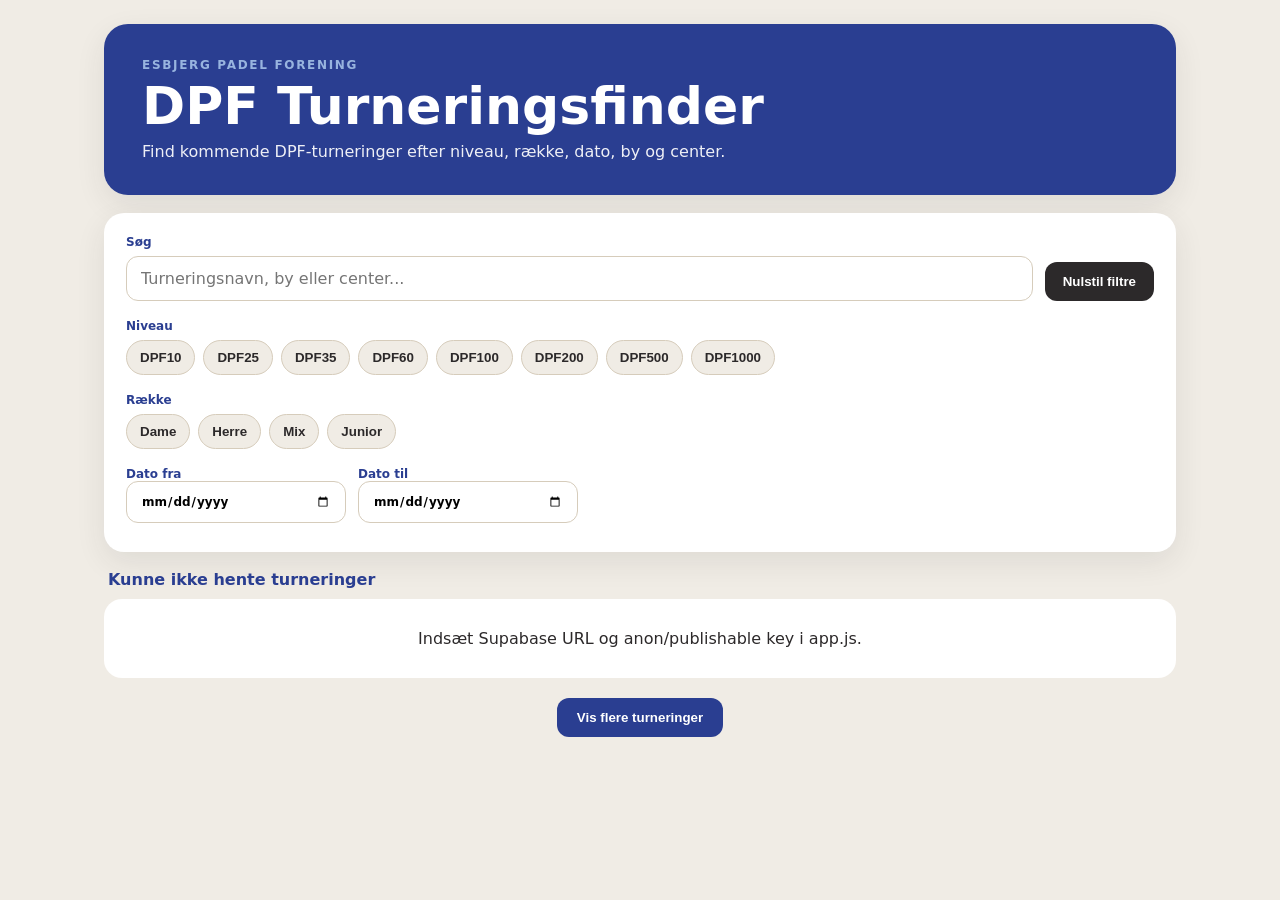
==== index.html @ 5dcaaf0f "v1" ====
<!doctype html>
<html lang="da">
<head>
  <meta charset="UTF-8">
  <meta name="viewport" content="width=device-width, initial-scale=1.0">
  <title>DPF Turneringsfinder | Esbjerg Padel Forening</title>
  <meta name="description" content="Find kommende DPF-turneringer efter niveau, række, dato, by og center.">
  <link rel="stylesheet" href="/style.css">
</head>
<body>
  <main class="wrap">
    <header class="hero">
      <div class="kicker">ESBJERG PADEL FORENING</div>
      <h1>DPF Turneringsfinder</h1>
      <p>Find kommende DPF-turneringer efter niveau, række, dato, by og center.</p>
    </header>

    <section class="filters">
      <div class="topline">
        <div class="search">
          <label for="search">Søg</label>
          <input id="search" type="text" placeholder="Turneringsnavn, by eller center...">
        </div>
        <button id="reset" class="reset" type="button">Nulstil filtre</button>
      </div>

      <div class="filter-group">
        <span class="label">Niveau</span>
        <div id="levels" class="chips"></div>
      </div>

      <div class="filter-group">
        <span class="label">Række</span>
        <div id="categories" class="chips"></div>
      </div>

      <div class="dates">
        <label>
          Dato fra
          <input id="dateFrom" type="date">
        </label>

        <label>
          Dato til
          <input id="dateTo" type="date">
        </label>
      </div>
    </section>

    <div class="resultbar">
      <span id="status">Indlæser turneringer...</span>
    </div>

    <section id="list" class="list"></section>

    <button id="more" class="more" type="button" hidden>
      Vis flere turneringer
    </button>
  </main>

  <script src="/app.js"></script>
</body>
</html>
---- style.css ----
:root{
  --ink:#2C292A;
  --light-blue:#98B4DF;
  --blue:#2A3E91;
  --cream:#F0ECE5;
  --sand:#D6CCBB;
  --white:#FFFFFF;
  --shadow:0 10px 30px rgba(44,41,42,.09);
}

*{box-sizing:border-box}

html{scroll-behavior:smooth}

body{
  margin:0;
  background:var(--cream);
  color:var(--ink);
  font-family:Inter,ui-sans-serif,system-ui,-apple-system,BlinkMacSystemFont,"Segoe UI",sans-serif;
}

.wrap{
  max-width:1120px;
  margin:0 auto;
  padding:24px;
}

.hero{
  background:var(--blue);
  color:#fff;
  border-radius:24px;
  padding:34px 38px;
  margin-bottom:18px;
  box-shadow:var(--shadow);
}

.kicker{
  font-size:12px;
  letter-spacing:.14em;
  font-weight:800;
  color:var(--light-blue);
  margin-bottom:8px;
}

.hero h1{
  font-size:clamp(32px,5vw,52px);
  line-height:1;
  margin:0 0 10px;
}

.hero p{
  margin:0;
  opacity:.92;
  font-size:16px;
}

.filters{
  background:#fff;
  border-radius:20px;
  padding:22px;
  box-shadow:var(--shadow);
}

.topline{
  display:grid;
  grid-template-columns:1fr auto;
  gap:12px;
  align-items:end;
}

.search label,
.label,
.dates label{
  display:block;
  font-size:12px;
  font-weight:800;
  color:var(--blue);
  margin-bottom:7px;
}

input{
  width:100%;
  border:1px solid var(--sand);
  background:#fff;
  border-radius:12px;
  padding:12px 14px;
  font:inherit;
  outline:none;
}

input:focus{
  border-color:var(--blue);
  box-shadow:0 0 0 3px rgba(152,180,223,.35);
}

.reset{
  border:0;
  background:var(--ink);
  color:#fff;
  border-radius:12px;
  padding:12px 18px;
  font-weight:800;
  cursor:pointer;
}

.filter-group{margin-top:18px}

.chips{
  display:flex;
  gap:8px;
  flex-wrap:wrap;
}

.chip{
  border:1px solid var(--sand);
  background:var(--cream);
  color:var(--ink);
  padding:9px 13px;
  border-radius:999px;
  font-weight:750;
  cursor:pointer;
}

.chip.active{
  background:var(--blue);
  border-color:var(--blue);
  color:#fff;
}

.dates{
  display:grid;
  grid-template-columns:repeat(2,minmax(0,220px));
  gap:12px;
  margin-top:18px;
}

.resultbar{
  padding:18px 4px 10px;
  color:var(--blue);
  font-weight:800;
}

.list{
  display:grid;
  gap:13px;
}

.card{
  position:relative;
  background:#fff;
  border-radius:18px;
  padding:20px 190px 20px 22px;
  box-shadow:var(--shadow);
  border-left:5px solid var(--light-blue);
}

.card h2{
  color:var(--blue);
  font-size:20px;
  margin:0 0 13px;
  line-height:1.25;
}

.meta{
  display:grid;
  grid-template-columns:repeat(2,minmax(0,1fr));
  gap:8px 24px;
  font-size:14px;
}

.meta div{
  display:flex;
  gap:6px;
}

.meta strong{color:var(--ink)}

.deadline{
  margin-top:12px;
  display:inline-flex;
  background:var(--cream);
  border:1px solid var(--sand);
  border-radius:999px;
  padding:7px 11px;
  font-size:13px;
  font-weight:800;
}

.rankedin{
  position:absolute;
  right:20px;
  top:20px;
  background:var(--blue);
  color:#fff;
  text-decoration:none;
  padding:10px 14px;
  border-radius:10px;
  font-size:13px;
  font-weight:800;
}

.rankedin:hover,.more:hover{filter:brightness(.92)}

.empty{
  background:#fff;
  padding:30px;
  border-radius:18px;
  text-align:center;
}

.more{
  display:block;
  margin:20px auto;
  border:0;
  background:var(--blue);
  color:#fff;
  border-radius:12px;
  padding:12px 20px;
  font-weight:800;
  cursor:pointer;
}

@media(max-width:700px){
  .wrap{padding:12px}
  .hero{padding:25px 22px;border-radius:18px}
  .topline{grid-template-columns:1fr}
  .reset{width:100%}
  .dates{grid-template-columns:1fr}
  .card{padding:18px}
  .rankedin{position:static;display:inline-block;margin-bottom:13px}
  .meta{grid-template-columns:1fr}
}
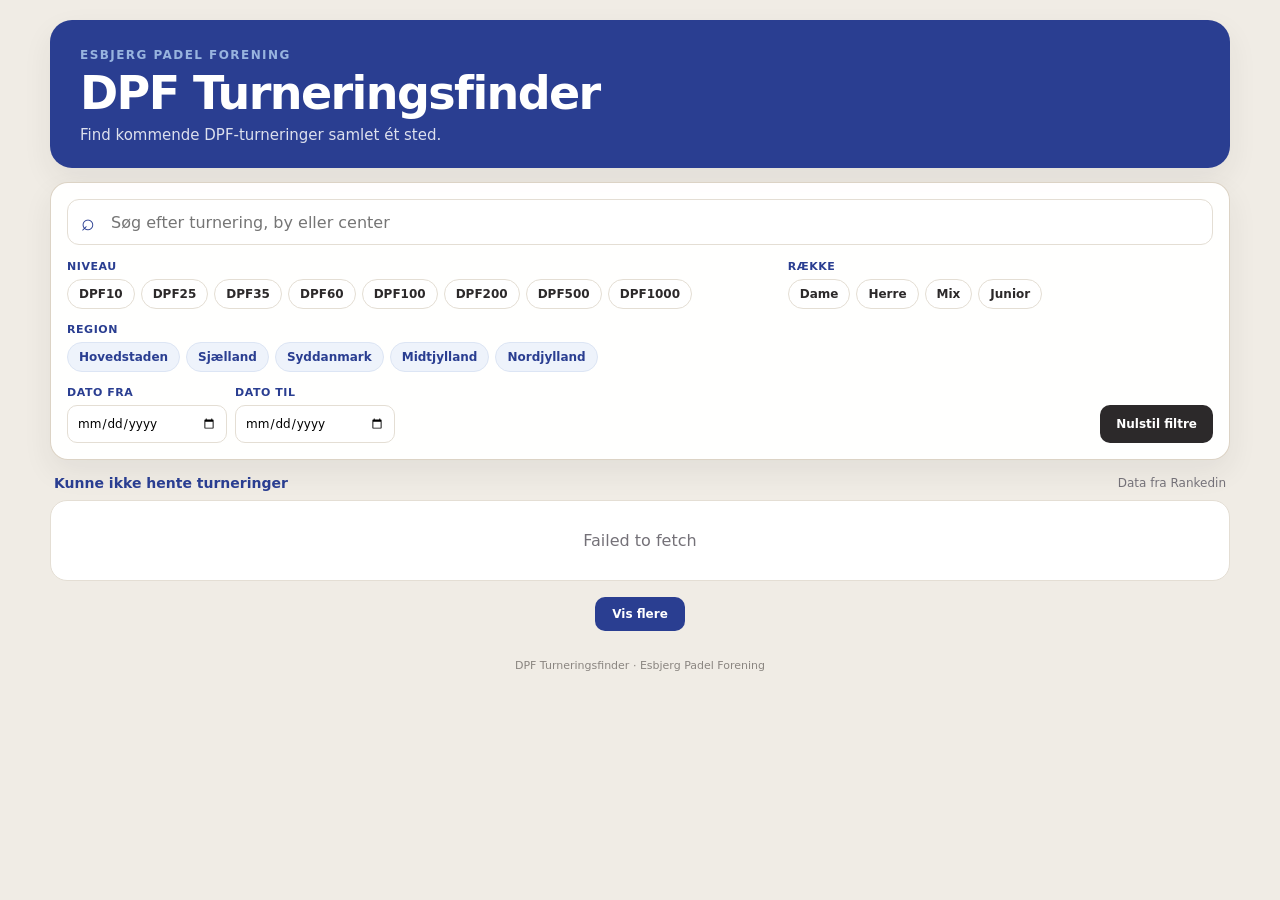
==== commit 4e15b18b: "v2" ====
--- a/index.html
+++ b/index.html
@@ -4,58 +4,63 @@
   <meta charset="UTF-8">
   <meta name="viewport" content="width=device-width, initial-scale=1.0">
   <title>DPF Turneringsfinder | Esbjerg Padel Forening</title>
-  <meta name="description" content="Find kommende DPF-turneringer efter niveau, række, dato, by og center.">
+  <meta name="description" content="Find kommende DPF-turneringer efter niveau, række, region, dato, by og center.">
   <link rel="stylesheet" href="/style.css">
 </head>
 <body>
-  <main class="wrap">
-    <header class="hero">
-      <div class="kicker">ESBJERG PADEL FORENING</div>
+  <main class="app-shell">
+    <section class="hero">
+      <div class="eyebrow">Esbjerg Padel Forening</div>
       <h1>DPF Turneringsfinder</h1>
-      <p>Find kommende DPF-turneringer efter niveau, række, dato, by og center.</p>
-    </header>
+      <p>Find kommende DPF-turneringer samlet ét sted.</p>
+    </section>
 
-    <section class="filters">
-      <div class="topline">
-        <div class="search">
-          <label for="search">Søg</label>
-          <input id="search" type="text" placeholder="Turneringsnavn, by eller center...">
-        </div>
-        <button id="reset" class="reset" type="button">Nulstil filtre</button>
+    <section class="toolbar">
+      <div class="search-wrap">
+        <span class="search-icon">⌕</span>
+        <input id="search" type="search" placeholder="Søg efter turnering, by eller center">
       </div>
 
-      <div class="filter-group">
-        <span class="label">Niveau</span>
-        <div id="levels" class="chips"></div>
-      </div>
+      <div class="filters-grid">
+        <div class="filter-block">
+          <span class="filter-label">Niveau</span>
+          <div id="levels" class="chips"></div>
+        </div>
 
-      <div class="filter-group">
-        <span class="label">Række</span>
-        <div id="categories" class="chips"></div>
-      </div>
+        <div class="filter-block">
+          <span class="filter-label">Række</span>
+          <div id="categories" class="chips"></div>
+        </div>
 
-      <div class="dates">
-        <label>
-          Dato fra
-          <input id="dateFrom" type="date">
-        </label>
+        <div class="filter-block region-block">
+          <span class="filter-label">Region</span>
+          <div id="regions" class="chips"></div>
+        </div>
 
-        <label>
-          Dato til
-          <input id="dateTo" type="date">
-        </label>
+        <div class="date-filter">
+          <label>
+            <span>Dato fra</span>
+            <input id="dateFrom" type="date">
+          </label>
+          <label>
+            <span>Dato til</span>
+            <input id="dateTo" type="date">
+          </label>
+        </div>
+
+        <button id="reset" class="reset-btn" type="button">Nulstil filtre</button>
       </div>
     </section>
 
-    <div class="resultbar">
-      <span id="status">Indlæser turneringer...</span>
-    </div>
+    <section class="summary-row">
+      <strong id="status">Indlæser turneringer…</strong>
+      <span>Data fra Rankedin</span>
+    </section>
 
-    <section id="list" class="list"></section>
+    <section id="list" class="tournament-list"></section>
+    <button id="more" class="more-btn" type="button" hidden>Vis flere</button>
 
-    <button id="more" class="more" type="button" hidden>
-      Vis flere turneringer
-    </button>
+    <footer>DPF Turneringsfinder · Esbjerg Padel Forening</footer>
   </main>
 
   <script src="/app.js"></script>
--- a/style.css
+++ b/style.css
@@ -1,232 +1,181 @@
 :root{
   --ink:#2C292A;
-  --light-blue:#98B4DF;
-  --blue:#2A3E91;
+  --sky:#98B4DF;
+  --navy:#2A3E91;
   --cream:#F0ECE5;
   --sand:#D6CCBB;
   --white:#FFFFFF;
-  --shadow:0 10px 30px rgba(44,41,42,.09);
+  --muted:#747178;
+  --line:#E4DED4;
+  --soft-blue:#EEF3FB;
+  --shadow:0 12px 30px rgba(44,41,42,.07);
 }
-
 *{box-sizing:border-box}
-
-html{scroll-behavior:smooth}
-
 body{
   margin:0;
   background:var(--cream);
   color:var(--ink);
   font-family:Inter,ui-sans-serif,system-ui,-apple-system,BlinkMacSystemFont,"Segoe UI",sans-serif;
 }
+button,input{font:inherit}
+button{cursor:pointer}
+.app-shell{width:min(1180px,calc(100% - 28px));margin:0 auto;padding:20px 0 42px}
 
-.wrap{
-  max-width:1120px;
-  margin:0 auto;
-  padding:24px;
+.hero{
+  padding:28px 30px 24px;
+  background:var(--navy);
+  color:#fff;
+  border-radius:22px;
+  box-shadow:var(--shadow);
+}
+.eyebrow{
+  font-size:12px;font-weight:800;letter-spacing:.12em;text-transform:uppercase;
+  color:var(--sky);margin-bottom:7px
+}
+.hero h1{margin:0;font-size:clamp(30px,4vw,46px);line-height:1.05;letter-spacing:-.035em}
+.hero p{margin:9px 0 0;color:rgba(255,255,255,.84);font-size:15px}
+
+.toolbar{
+  margin-top:14px;padding:16px;background:rgba(255,255,255,.96);
+  border:1px solid rgba(214,204,187,.85);border-radius:18px;box-shadow:var(--shadow)
+}
+.search-wrap{position:relative}
+.search-icon{
+  position:absolute;left:14px;top:50%;transform:translateY(-50%);
+  color:var(--navy);font-size:23px
+}
+.search-wrap input{
+  width:100%;height:46px;padding:0 14px 0 43px;background:#fff;
+  border:1px solid var(--line);border-radius:12px;outline:none
+}
+.search-wrap input:focus,.date-filter input:focus{
+  border-color:var(--sky);box-shadow:0 0 0 3px rgba(152,180,223,.22)
 }
 
-.hero{
-  background:var(--blue);
-  color:#fff;
-  border-radius:24px;
-  padding:34px 38px;
-  margin-bottom:18px;
-  box-shadow:var(--shadow);
+.filters-grid{
+  display:grid;
+  grid-template-columns:1.15fr .7fr;
+  gap:14px 22px;
+  margin-top:15px;
+}
+.filter-label,.date-filter label span{
+  display:block;margin-bottom:6px;color:var(--navy);font-size:11px;
+  font-weight:850;text-transform:uppercase;letter-spacing:.05em
+}
+.chips{display:flex;flex-wrap:wrap;gap:6px}
+.chip{
+  border:1px solid var(--line);border-radius:999px;padding:7px 11px;
+  background:#fff;color:var(--ink);font-size:12px;font-weight:750
+}
+.chip:hover{border-color:var(--sky);color:var(--navy)}
+.chip.active{background:var(--navy);border-color:var(--navy);color:#fff}
+
+.region-block{grid-column:1/-1}
+.region-block .chip{background:var(--soft-blue);border-color:#DCE5F4;color:var(--navy)}
+.region-block .chip.active{background:var(--navy);border-color:var(--navy);color:#fff}
+
+.date-filter{
+  display:flex;gap:8px;align-items:end
+}
+.date-filter label{width:160px}
+.date-filter input{
+  width:100%;height:38px;padding:0 9px;background:#fff;border:1px solid var(--line);
+  border-radius:10px;outline:none;font-size:12px
+}
+.reset-btn{
+  align-self:end;justify-self:end;height:38px;border:0;border-radius:10px;
+  padding:0 16px;background:var(--ink);color:#fff;font-size:12px;font-weight:800
 }
 
-.kicker{
-  font-size:12px;
-  letter-spacing:.14em;
-  font-weight:800;
-  color:var(--light-blue);
-  margin-bottom:8px;
+.summary-row{
+  display:flex;justify-content:space-between;gap:15px;align-items:center;
+  padding:15px 4px 9px
+}
+.summary-row strong{color:var(--navy);font-size:14px}
+.summary-row span{color:var(--muted);font-size:12px}
+
+.tournament-list{display:grid;gap:10px}
+.tournament-card{
+  display:grid;
+  grid-template-columns:minmax(0,1.35fr) minmax(360px,.9fr) auto;
+  gap:20px;align-items:center;
+  padding:18px 20px;background:#fff;border:1px solid var(--line);
+  border-radius:17px;box-shadow:0 6px 18px rgba(44,41,42,.045)
+}
+.tournament-main{min-width:0}
+.tournament-title{
+  margin:0 0 11px;color:var(--navy);font-size:18px;line-height:1.24;
+  letter-spacing:-.015em
+}
+.place-grid{
+  display:flex;flex-wrap:wrap;gap:8px
+}
+.place-pill{
+  display:inline-flex;align-items:center;gap:7px;
+  min-width:0;padding:7px 10px;border-radius:10px;background:var(--cream);
+  border:1px solid var(--line);font-size:12px
+}
+.place-pill.city{background:var(--soft-blue);border-color:#DCE5F4}
+.place-icon{font-size:14px;color:var(--navy)}
+.place-copy{min-width:0}
+.place-label{
+  display:block;color:var(--muted);font-size:9px;font-weight:800;
+  text-transform:uppercase;letter-spacing:.05em
+}
+.place-value{
+  display:block;color:var(--ink);font-size:12px;font-weight:800;
+  overflow:hidden;text-overflow:ellipsis;white-space:nowrap;max-width:250px
 }
 
-.hero h1{
-  font-size:clamp(32px,5vw,52px);
-  line-height:1;
-  margin:0 0 10px;
+.info-grid{
+  display:grid;grid-template-columns:1fr 1fr;gap:10px 18px
 }
+.info-label{
+  display:block;color:var(--muted);font-size:10px;font-weight:800;
+  text-transform:uppercase;letter-spacing:.05em;margin-bottom:2px
+}
+.info-value{display:block;color:var(--ink);font-size:13px;font-weight:750;line-height:1.3}
+.region-value{
+  display:inline-flex;padding:4px 8px;border-radius:999px;
+  background:var(--soft-blue);color:var(--navy);font-size:11px;font-weight:800
+}
+.deadline-soon .info-value{color:#A55B00}
+.deadline-closed .info-value{color:#8B2C2C}
 
-.hero p{
-  margin:0;
-  opacity:.92;
-  font-size:16px;
+.card-action{
+  display:inline-flex;align-items:center;justify-content:center;
+  min-width:125px;height:38px;padding:0 13px;border-radius:10px;
+  background:var(--navy);color:#fff;text-decoration:none;font-size:12px;
+  font-weight:800;white-space:nowrap
 }
+.card-action:hover{filter:brightness(.94)}
+.empty{
+  padding:30px 20px;background:#fff;border:1px solid var(--line);
+  border-radius:17px;text-align:center;color:var(--muted)
+}
+.more-btn{
+  display:block;margin:16px auto 0;border:0;border-radius:10px;
+  padding:10px 17px;background:var(--navy);color:#fff;font-size:12px;font-weight:800
+}
+footer{margin-top:28px;text-align:center;color:#8A8580;font-size:11px}
 
-.filters{
-  background:#fff;
-  border-radius:20px;
-  padding:22px;
-  box-shadow:var(--shadow);
+@media(max-width:900px){
+  .filters-grid{grid-template-columns:1fr}
+  .region-block{grid-column:auto}
+  .reset-btn{justify-self:stretch}
+  .tournament-card{grid-template-columns:1fr auto}
+  .info-grid{grid-column:1/-1}
 }
-
-.topline{
-  display:grid;
-  grid-template-columns:1fr auto;
-  gap:12px;
-  align-items:end;
+@media(max-width:620px){
+  .app-shell{width:min(100% - 18px,1180px);padding-top:9px}
+  .hero{padding:22px 20px;border-radius:17px}
+  .toolbar{padding:13px}
+  .date-filter{display:grid;grid-template-columns:1fr 1fr}
+  .date-filter label{width:auto}
+  .tournament-card{grid-template-columns:1fr;gap:14px;padding:16px}
+  .info-grid{grid-column:auto}
+  .card-action{width:100%}
+  .place-pill{width:100%}
+  .place-value{max-width:100%}
+  .summary-row{align-items:flex-start;flex-direction:column;gap:3px}
 }
-
-.search label,
-.label,
-.dates label{
-  display:block;
-  font-size:12px;
-  font-weight:800;
-  color:var(--blue);
-  margin-bottom:7px;
-}
-
-input{
-  width:100%;
-  border:1px solid var(--sand);
-  background:#fff;
-  border-radius:12px;
-  padding:12px 14px;
-  font:inherit;
-  outline:none;
-}
-
-input:focus{
-  border-color:var(--blue);
-  box-shadow:0 0 0 3px rgba(152,180,223,.35);
-}
-
-.reset{
-  border:0;
-  background:var(--ink);
-  color:#fff;
-  border-radius:12px;
-  padding:12px 18px;
-  font-weight:800;
-  cursor:pointer;
-}
-
-.filter-group{margin-top:18px}
-
-.chips{
-  display:flex;
-  gap:8px;
-  flex-wrap:wrap;
-}
-
-.chip{
-  border:1px solid var(--sand);
-  background:var(--cream);
-  color:var(--ink);
-  padding:9px 13px;
-  border-radius:999px;
-  font-weight:750;
-  cursor:pointer;
-}
-
-.chip.active{
-  background:var(--blue);
-  border-color:var(--blue);
-  color:#fff;
-}
-
-.dates{
-  display:grid;
-  grid-template-columns:repeat(2,minmax(0,220px));
-  gap:12px;
-  margin-top:18px;
-}
-
-.resultbar{
-  padding:18px 4px 10px;
-  color:var(--blue);
-  font-weight:800;
-}
-
-.list{
-  display:grid;
-  gap:13px;
-}
-
-.card{
-  position:relative;
-  background:#fff;
-  border-radius:18px;
-  padding:20px 190px 20px 22px;
-  box-shadow:var(--shadow);
-  border-left:5px solid var(--light-blue);
-}
-
-.card h2{
-  color:var(--blue);
-  font-size:20px;
-  margin:0 0 13px;
-  line-height:1.25;
-}
-
-.meta{
-  display:grid;
-  grid-template-columns:repeat(2,minmax(0,1fr));
-  gap:8px 24px;
-  font-size:14px;
-}
-
-.meta div{
-  display:flex;
-  gap:6px;
-}
-
-.meta strong{color:var(--ink)}
-
-.deadline{
-  margin-top:12px;
-  display:inline-flex;
-  background:var(--cream);
-  border:1px solid var(--sand);
-  border-radius:999px;
-  padding:7px 11px;
-  font-size:13px;
-  font-weight:800;
-}
-
-.rankedin{
-  position:absolute;
-  right:20px;
-  top:20px;
-  background:var(--blue);
-  color:#fff;
-  text-decoration:none;
-  padding:10px 14px;
-  border-radius:10px;
-  font-size:13px;
-  font-weight:800;
-}
-
-.rankedin:hover,.more:hover{filter:brightness(.92)}
-
-.empty{
-  background:#fff;
-  padding:30px;
-  border-radius:18px;
-  text-align:center;
-}
-
-.more{
-  display:block;
-  margin:20px auto;
-  border:0;
-  background:var(--blue);
-  color:#fff;
-  border-radius:12px;
-  padding:12px 20px;
-  font-weight:800;
-  cursor:pointer;
-}
-
-@media(max-width:700px){
-  .wrap{padding:12px}
-  .hero{padding:25px 22px;border-radius:18px}
-  .topline{grid-template-columns:1fr}
-  .reset{width:100%}
-  .dates{grid-template-columns:1fr}
-  .card{padding:18px}
-  .rankedin{position:static;display:inline-block;margin-bottom:13px}
-  .meta{grid-template-columns:1fr}
-}
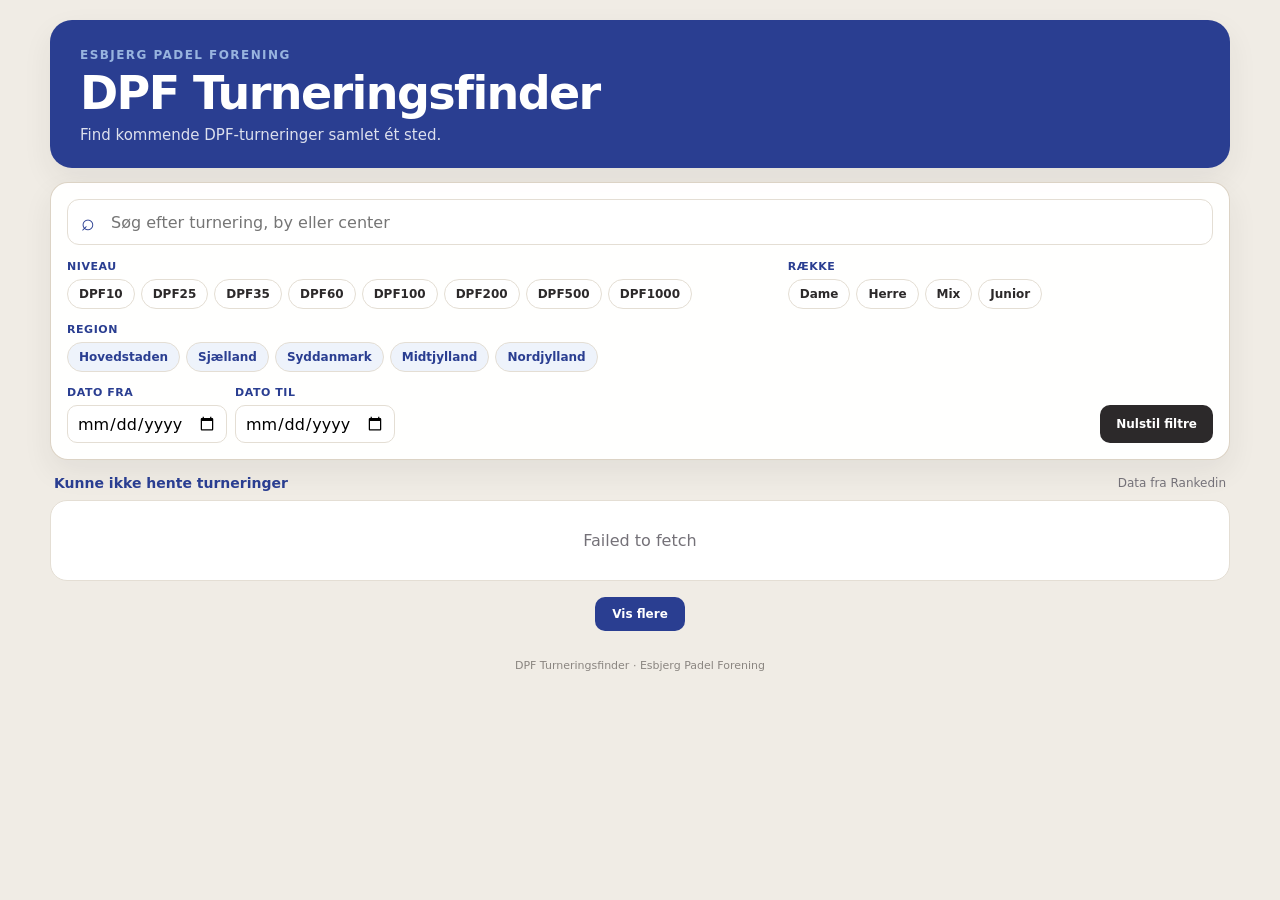
==== commit eb86dbc0: "v6" ====
--- a/index.html
+++ b/index.html
@@ -38,14 +38,8 @@
         </div>
 
         <div class="date-filter">
-          <label>
-            <span>Dato fra</span>
-            <input id="dateFrom" type="date">
-          </label>
-          <label>
-            <span>Dato til</span>
-            <input id="dateTo" type="date">
-          </label>
+          <label><span>Dato fra</span><input id="dateFrom" type="date"></label>
+          <label><span>Dato til</span><input id="dateTo" type="date"></label>
         </div>
 
         <button id="reset" class="reset-btn" type="button">Nulstil filtre</button>
@@ -59,10 +53,8 @@
 
     <section id="list" class="tournament-list"></section>
     <button id="more" class="more-btn" type="button" hidden>Vis flere</button>
-
     <footer>DPF Turneringsfinder · Esbjerg Padel Forening</footer>
   </main>
-
   <script src="/app.js"></script>
 </body>
 </html>
--- a/style.css
+++ b/style.css
@@ -1,181 +1,15 @@
-:root{
-  --ink:#2C292A;
-  --sky:#98B4DF;
-  --navy:#2A3E91;
-  --cream:#F0ECE5;
-  --sand:#D6CCBB;
-  --white:#FFFFFF;
-  --muted:#747178;
-  --line:#E4DED4;
-  --soft-blue:#EEF3FB;
-  --shadow:0 12px 30px rgba(44,41,42,.07);
-}
-*{box-sizing:border-box}
-body{
-  margin:0;
-  background:var(--cream);
-  color:var(--ink);
-  font-family:Inter,ui-sans-serif,system-ui,-apple-system,BlinkMacSystemFont,"Segoe UI",sans-serif;
-}
-button,input{font:inherit}
-button{cursor:pointer}
-.app-shell{width:min(1180px,calc(100% - 28px));margin:0 auto;padding:20px 0 42px}
-
-.hero{
-  padding:28px 30px 24px;
-  background:var(--navy);
-  color:#fff;
-  border-radius:22px;
-  box-shadow:var(--shadow);
-}
-.eyebrow{
-  font-size:12px;font-weight:800;letter-spacing:.12em;text-transform:uppercase;
-  color:var(--sky);margin-bottom:7px
-}
-.hero h1{margin:0;font-size:clamp(30px,4vw,46px);line-height:1.05;letter-spacing:-.035em}
-.hero p{margin:9px 0 0;color:rgba(255,255,255,.84);font-size:15px}
-
-.toolbar{
-  margin-top:14px;padding:16px;background:rgba(255,255,255,.96);
-  border:1px solid rgba(214,204,187,.85);border-radius:18px;box-shadow:var(--shadow)
-}
-.search-wrap{position:relative}
-.search-icon{
-  position:absolute;left:14px;top:50%;transform:translateY(-50%);
-  color:var(--navy);font-size:23px
-}
-.search-wrap input{
-  width:100%;height:46px;padding:0 14px 0 43px;background:#fff;
-  border:1px solid var(--line);border-radius:12px;outline:none
-}
-.search-wrap input:focus,.date-filter input:focus{
-  border-color:var(--sky);box-shadow:0 0 0 3px rgba(152,180,223,.22)
-}
-
-.filters-grid{
-  display:grid;
-  grid-template-columns:1.15fr .7fr;
-  gap:14px 22px;
-  margin-top:15px;
-}
-.filter-label,.date-filter label span{
-  display:block;margin-bottom:6px;color:var(--navy);font-size:11px;
-  font-weight:850;text-transform:uppercase;letter-spacing:.05em
-}
-.chips{display:flex;flex-wrap:wrap;gap:6px}
-.chip{
-  border:1px solid var(--line);border-radius:999px;padding:7px 11px;
-  background:#fff;color:var(--ink);font-size:12px;font-weight:750
-}
-.chip:hover{border-color:var(--sky);color:var(--navy)}
-.chip.active{background:var(--navy);border-color:var(--navy);color:#fff}
-
-.region-block{grid-column:1/-1}
-.region-block .chip{background:var(--soft-blue);border-color:#DCE5F4;color:var(--navy)}
-.region-block .chip.active{background:var(--navy);border-color:var(--navy);color:#fff}
-
-.date-filter{
-  display:flex;gap:8px;align-items:end
-}
-.date-filter label{width:160px}
-.date-filter input{
-  width:100%;height:38px;padding:0 9px;background:#fff;border:1px solid var(--line);
-  border-radius:10px;outline:none;font-size:12px
-}
-.reset-btn{
-  align-self:end;justify-self:end;height:38px;border:0;border-radius:10px;
-  padding:0 16px;background:var(--ink);color:#fff;font-size:12px;font-weight:800
-}
-
-.summary-row{
-  display:flex;justify-content:space-between;gap:15px;align-items:center;
-  padding:15px 4px 9px
-}
-.summary-row strong{color:var(--navy);font-size:14px}
-.summary-row span{color:var(--muted);font-size:12px}
-
-.tournament-list{display:grid;gap:10px}
-.tournament-card{
-  display:grid;
-  grid-template-columns:minmax(0,1.35fr) minmax(360px,.9fr) auto;
-  gap:20px;align-items:center;
-  padding:18px 20px;background:#fff;border:1px solid var(--line);
-  border-radius:17px;box-shadow:0 6px 18px rgba(44,41,42,.045)
-}
-.tournament-main{min-width:0}
-.tournament-title{
-  margin:0 0 11px;color:var(--navy);font-size:18px;line-height:1.24;
-  letter-spacing:-.015em
-}
-.place-grid{
-  display:flex;flex-wrap:wrap;gap:8px
-}
-.place-pill{
-  display:inline-flex;align-items:center;gap:7px;
-  min-width:0;padding:7px 10px;border-radius:10px;background:var(--cream);
-  border:1px solid var(--line);font-size:12px
-}
-.place-pill.city{background:var(--soft-blue);border-color:#DCE5F4}
-.place-icon{font-size:14px;color:var(--navy)}
-.place-copy{min-width:0}
-.place-label{
-  display:block;color:var(--muted);font-size:9px;font-weight:800;
-  text-transform:uppercase;letter-spacing:.05em
-}
-.place-value{
-  display:block;color:var(--ink);font-size:12px;font-weight:800;
-  overflow:hidden;text-overflow:ellipsis;white-space:nowrap;max-width:250px
-}
-
-.info-grid{
-  display:grid;grid-template-columns:1fr 1fr;gap:10px 18px
-}
-.info-label{
-  display:block;color:var(--muted);font-size:10px;font-weight:800;
-  text-transform:uppercase;letter-spacing:.05em;margin-bottom:2px
-}
-.info-value{display:block;color:var(--ink);font-size:13px;font-weight:750;line-height:1.3}
-.region-value{
-  display:inline-flex;padding:4px 8px;border-radius:999px;
-  background:var(--soft-blue);color:var(--navy);font-size:11px;font-weight:800
-}
-.deadline-soon .info-value{color:#A55B00}
-.deadline-closed .info-value{color:#8B2C2C}
-
-.card-action{
-  display:inline-flex;align-items:center;justify-content:center;
-  min-width:125px;height:38px;padding:0 13px;border-radius:10px;
-  background:var(--navy);color:#fff;text-decoration:none;font-size:12px;
-  font-weight:800;white-space:nowrap
-}
-.card-action:hover{filter:brightness(.94)}
-.empty{
-  padding:30px 20px;background:#fff;border:1px solid var(--line);
-  border-radius:17px;text-align:center;color:var(--muted)
-}
-.more-btn{
-  display:block;margin:16px auto 0;border:0;border-radius:10px;
-  padding:10px 17px;background:var(--navy);color:#fff;font-size:12px;font-weight:800
-}
-footer{margin-top:28px;text-align:center;color:#8A8580;font-size:11px}
-
-@media(max-width:900px){
-  .filters-grid{grid-template-columns:1fr}
-  .region-block{grid-column:auto}
-  .reset-btn{justify-self:stretch}
-  .tournament-card{grid-template-columns:1fr auto}
-  .info-grid{grid-column:1/-1}
-}
-@media(max-width:620px){
-  .app-shell{width:min(100% - 18px,1180px);padding-top:9px}
-  .hero{padding:22px 20px;border-radius:17px}
-  .toolbar{padding:13px}
-  .date-filter{display:grid;grid-template-columns:1fr 1fr}
-  .date-filter label{width:auto}
-  .tournament-card{grid-template-columns:1fr;gap:14px;padding:16px}
-  .info-grid{grid-column:auto}
-  .card-action{width:100%}
-  .place-pill{width:100%}
-  .place-value{max-width:100%}
-  .summary-row{align-items:flex-start;flex-direction:column;gap:3px}
-}
+:root{--ink:#2C292A;--sky:#98B4DF;--navy:#2A3E91;--cream:#F0ECE5;--sand:#D6CCBB;--white:#fff;--muted:#747178;--line:#E4DED4;--soft:#EEF3FB;--shadow:0 12px 30px rgba(44,41,42,.07)}
+*{box-sizing:border-box}body{margin:0;background:var(--cream);color:var(--ink);font-family:Inter,ui-sans-serif,system-ui,-apple-system,BlinkMacSystemFont,"Segoe UI",sans-serif}button,input{font:inherit}button{cursor:pointer}
+.app-shell{width:min(1180px,calc(100% - 28px));margin:auto;padding:20px 0 42px}.hero{padding:28px 30px 24px;background:var(--navy);color:#fff;border-radius:22px;box-shadow:var(--shadow)}
+.eyebrow{font-size:12px;font-weight:800;letter-spacing:.12em;text-transform:uppercase;color:var(--sky);margin-bottom:7px}.hero h1{margin:0;font-size:clamp(30px,4vw,46px);line-height:1.05;letter-spacing:-.035em}.hero p{margin:9px 0 0;color:rgba(255,255,255,.84);font-size:15px}
+.toolbar{margin-top:14px;padding:16px;background:rgba(255,255,255,.96);border:1px solid rgba(214,204,187,.85);border-radius:18px;box-shadow:var(--shadow)}.search-wrap{position:relative}.search-icon{position:absolute;left:14px;top:50%;transform:translateY(-50%);color:var(--navy);font-size:23px}
+.search-wrap input{width:100%;height:46px;padding:0 14px 0 43px;background:#fff;border:1px solid var(--line);border-radius:12px;outline:none}.filters-grid{display:grid;grid-template-columns:1.15fr .7fr;gap:14px 22px;margin-top:15px}
+.filter-label,.date-filter label span{display:block;margin-bottom:6px;color:var(--navy);font-size:11px;font-weight:850;text-transform:uppercase;letter-spacing:.05em}.chips{display:flex;flex-wrap:wrap;gap:6px}.chip{border:1px solid var(--line);border-radius:999px;padding:7px 11px;background:#fff;color:var(--ink);font-size:12px;font-weight:750}.chip.active{background:var(--navy);border-color:var(--navy);color:#fff}.region-block{grid-column:1/-1}.region-block .chip{background:var(--soft);color:var(--navy)}.region-block .chip.active{background:var(--navy);color:#fff}
+.date-filter{display:flex;gap:8px}.date-filter label{width:160px}.date-filter input{width:100%;height:38px;padding:0 9px;background:#fff;border:1px solid var(--line);border-radius:10px}.reset-btn{align-self:end;justify-self:end;height:38px;border:0;border-radius:10px;padding:0 16px;background:var(--ink);color:#fff;font-size:12px;font-weight:800}
+.summary-row{display:flex;justify-content:space-between;gap:15px;align-items:center;padding:15px 4px 9px}.summary-row strong{color:var(--navy);font-size:14px}.summary-row span{color:var(--muted);font-size:12px}.tournament-list{display:grid;gap:10px}
+.tournament-card{display:grid;grid-template-columns:minmax(0,1.35fr) minmax(360px,.9fr) auto;gap:20px;align-items:center;padding:18px 20px;background:#fff;border:1px solid var(--line);border-radius:17px;box-shadow:0 6px 18px rgba(44,41,42,.045)}.tournament-title{margin:0 0 11px;color:var(--navy);font-size:18px;line-height:1.24}.place-grid{display:flex;flex-wrap:wrap;gap:8px}
+.place-pill{display:inline-flex;gap:7px;padding:7px 10px;border-radius:10px;background:var(--cream);border:1px solid var(--line);font-size:12px}.place-pill.city{background:var(--soft)}.place-label{display:block;color:var(--muted);font-size:9px;font-weight:800;text-transform:uppercase}.place-value{display:block;font-size:12px;font-weight:800}
+.info-grid{display:grid;grid-template-columns:1fr 1fr;gap:10px 18px}.info-label{display:block;color:var(--muted);font-size:10px;font-weight:800;text-transform:uppercase;margin-bottom:2px}.info-value{display:block;font-size:13px;font-weight:750}.region-value{display:inline-flex;padding:4px 8px;border-radius:999px;background:var(--soft);color:var(--navy);font-size:11px;font-weight:800}
+.card-action{display:inline-flex;align-items:center;justify-content:center;min-width:125px;height:38px;padding:0 13px;border-radius:10px;background:var(--navy);color:#fff;text-decoration:none;font-size:12px;font-weight:800;white-space:nowrap}.empty{padding:30px 20px;background:#fff;border:1px solid var(--line);border-radius:17px;text-align:center;color:var(--muted)}.more-btn{display:block;margin:16px auto 0;border:0;border-radius:10px;padding:10px 17px;background:var(--navy);color:#fff;font-size:12px;font-weight:800}footer{margin-top:28px;text-align:center;color:#8A8580;font-size:11px}
+@media(max-width:900px){.filters-grid{grid-template-columns:1fr}.region-block{grid-column:auto}.reset-btn{justify-self:stretch}.tournament-card{grid-template-columns:1fr auto}.info-grid{grid-column:1/-1}}
+@media(max-width:620px){.app-shell{width:min(100% - 18px,1180px);padding-top:9px}.hero{padding:22px 20px}.date-filter{display:grid;grid-template-columns:1fr 1fr}.date-filter label{width:auto}.tournament-card{grid-template-columns:1fr}.info-grid{grid-column:auto}.card-action{width:100%}}
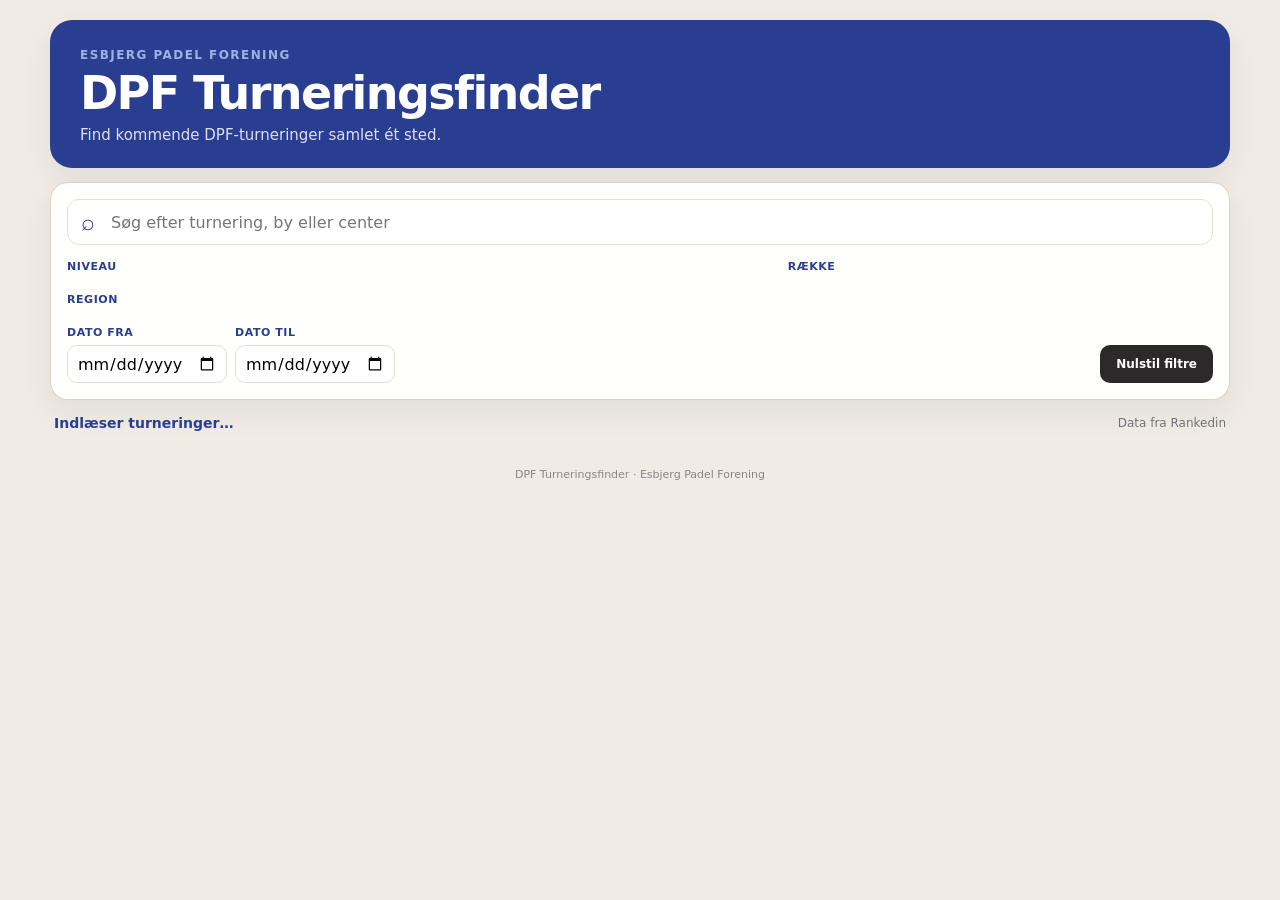
==== commit 7be58b2b: "Use fixed-height pagination for Holdsport embed" ====
--- a/index.html
+++ b/index.html
@@ -52,9 +52,16 @@
     </section>
 
     <section id="list" class="tournament-list"></section>
-    <button id="more" class="more-btn" type="button" hidden>Vis flere</button>
+    <nav id="pagination" class="pagination" aria-label="Turneringssider"></nav>
     <footer>DPF Turneringsfinder · Esbjerg Padel Forening</footer>
   </main>
+
+  <script>
+    if (new URLSearchParams(window.location.search).get("embed") === "1") {
+      document.documentElement.classList.add("embed-mode");
+      document.body.classList.add("embed-mode");
+    }
+  </script>
   <script src="/app.js"></script>
 </body>
 </html>
--- a/style.css
+++ b/style.css
@@ -13,3 +13,13 @@
 .card-action{display:inline-flex;align-items:center;justify-content:center;min-width:125px;height:38px;padding:0 13px;border-radius:10px;background:var(--navy);color:#fff;text-decoration:none;font-size:12px;font-weight:800;white-space:nowrap}.empty{padding:30px 20px;background:#fff;border:1px solid var(--line);border-radius:17px;text-align:center;color:var(--muted)}.more-btn{display:block;margin:16px auto 0;border:0;border-radius:10px;padding:10px 17px;background:var(--navy);color:#fff;font-size:12px;font-weight:800}footer{margin-top:28px;text-align:center;color:#8A8580;font-size:11px}
 @media(max-width:900px){.filters-grid{grid-template-columns:1fr}.region-block{grid-column:auto}.reset-btn{justify-self:stretch}.tournament-card{grid-template-columns:1fr auto}.info-grid{grid-column:1/-1}}
 @media(max-width:620px){.app-shell{width:min(100% - 18px,1180px);padding-top:9px}.hero{padding:22px 20px}.date-filter{display:grid;grid-template-columns:1fr 1fr}.date-filter label{width:auto}.tournament-card{grid-template-columns:1fr}.info-grid{grid-column:auto}.card-action{width:100%}}
+
+/* Holdsport integrated embed mode */
+html.embed-mode,body.embed-mode{background:transparent!important}
+body.embed-mode .app-shell{width:100%;max-width:none;padding:0}
+body.embed-mode .hero,body.embed-mode footer{display:none!important}
+body.embed-mode .toolbar{margin-top:0;border-radius:16px;box-shadow:none;border:1px solid var(--line);background:#fff}
+body.embed-mode .summary-row{padding-left:2px;padding-right:2px}
+body.embed-mode .tournament-card{background:#F7F3EC;box-shadow:none;border:1px solid #DED6CA;border-radius:15px}
+body.embed-mode .more-btn{margin-bottom:4px}
+@media(max-width:620px){body.embed-mode .app-shell{width:100%;padding:0}}
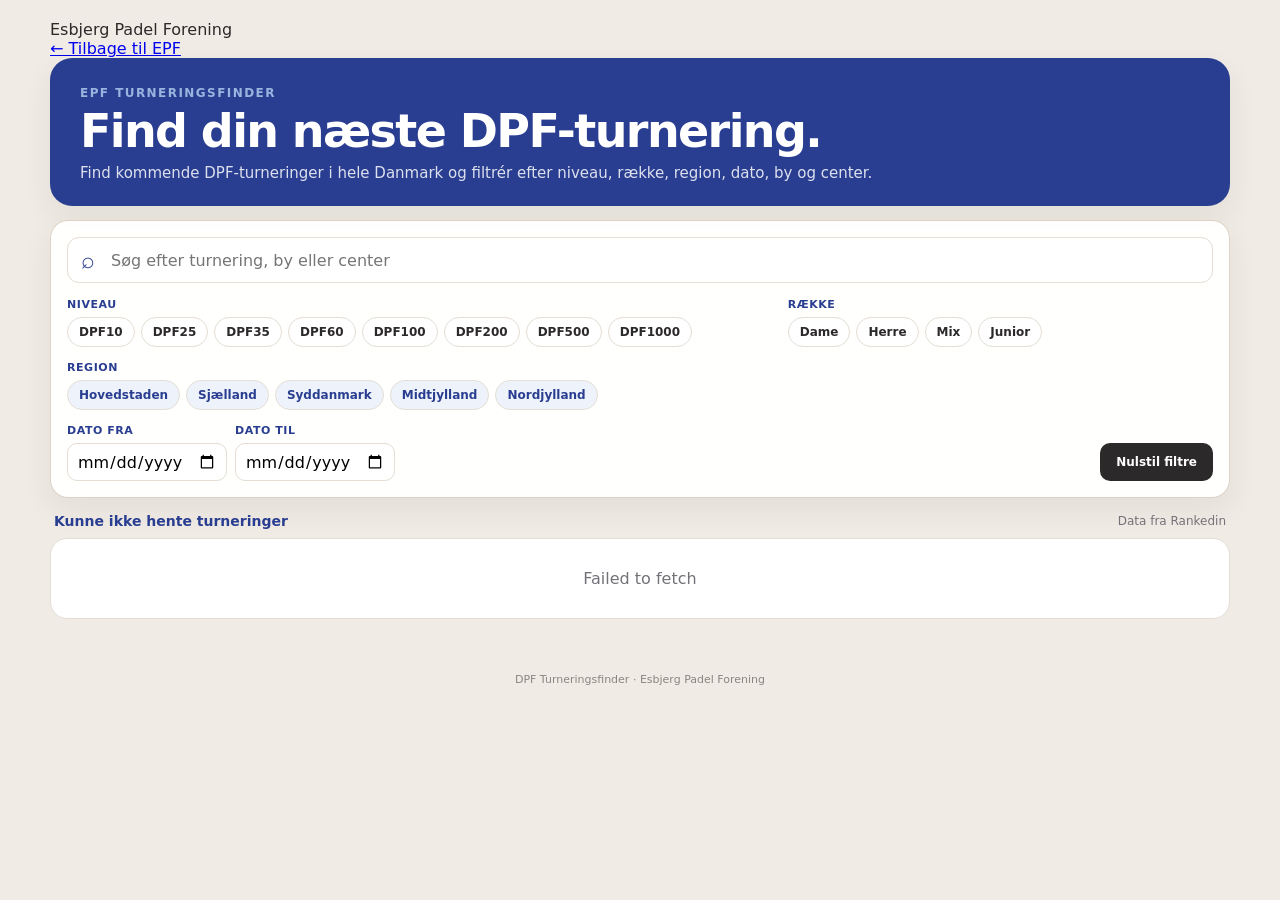
==== commit 1b55c6f9: "Match tournament finder header to NiveauFinder and add EPF back link" ====
--- a/index.html
+++ b/index.html
@@ -9,10 +9,16 @@
 </head>
 <body>
   <main class="app-shell">
+
+    <div class="topbar">
+      <div class="brand">Esbjerg Padel Forening</div>
+      <a class="back" href="https://www.esbjergpadelforening.dk/klub/esbjerg-padel-forening/sider/turneringer">← Tilbage til EPF</a>
+    </div>
+
     <section class="hero">
-      <div class="eyebrow">Esbjerg Padel Forening</div>
-      <h1>DPF Turneringsfinder</h1>
-      <p>Find kommende DPF-turneringer samlet ét sted.</p>
+      <div class="eyebrow">EPF TURNERINGSFINDER</div>
+      <h1>Find din næste <span>DPF-turnering.</span></h1>
+      <p>Find kommende DPF-turneringer i hele Danmark og filtrér efter niveau, række, region, dato, by og center.</p>
     </section>
 
     <section class="toolbar">
--- a/style.css
+++ b/style.css
@@ -7,19 +7,36 @@
 .filter-label,.date-filter label span{display:block;margin-bottom:6px;color:var(--navy);font-size:11px;font-weight:850;text-transform:uppercase;letter-spacing:.05em}.chips{display:flex;flex-wrap:wrap;gap:6px}.chip{border:1px solid var(--line);border-radius:999px;padding:7px 11px;background:#fff;color:var(--ink);font-size:12px;font-weight:750}.chip.active{background:var(--navy);border-color:var(--navy);color:#fff}.region-block{grid-column:1/-1}.region-block .chip{background:var(--soft);color:var(--navy)}.region-block .chip.active{background:var(--navy);color:#fff}
 .date-filter{display:flex;gap:8px}.date-filter label{width:160px}.date-filter input{width:100%;height:38px;padding:0 9px;background:#fff;border:1px solid var(--line);border-radius:10px}.reset-btn{align-self:end;justify-self:end;height:38px;border:0;border-radius:10px;padding:0 16px;background:var(--ink);color:#fff;font-size:12px;font-weight:800}
 .summary-row{display:flex;justify-content:space-between;gap:15px;align-items:center;padding:15px 4px 9px}.summary-row strong{color:var(--navy);font-size:14px}.summary-row span{color:var(--muted);font-size:12px}.tournament-list{display:grid;gap:10px}
-.tournament-card{display:grid;grid-template-columns:minmax(0,1.35fr) minmax(360px,.9fr) auto;gap:20px;align-items:center;padding:18px 20px;background:#fff;border:1px solid var(--line);border-radius:17px;box-shadow:0 6px 18px rgba(44,41,42,.045)}.tournament-title{margin:0 0 11px;color:var(--navy);font-size:18px;line-height:1.24}.place-grid{display:flex;flex-wrap:wrap;gap:8px}
-.place-pill{display:inline-flex;gap:7px;padding:7px 10px;border-radius:10px;background:var(--cream);border:1px solid var(--line);font-size:12px}.place-pill.city{background:var(--soft)}.place-label{display:block;color:var(--muted);font-size:9px;font-weight:800;text-transform:uppercase}.place-value{display:block;font-size:12px;font-weight:800}
-.info-grid{display:grid;grid-template-columns:1fr 1fr;gap:10px 18px}.info-label{display:block;color:var(--muted);font-size:10px;font-weight:800;text-transform:uppercase;margin-bottom:2px}.info-value{display:block;font-size:13px;font-weight:750}.region-value{display:inline-flex;padding:4px 8px;border-radius:999px;background:var(--soft);color:var(--navy);font-size:11px;font-weight:800}
-.card-action{display:inline-flex;align-items:center;justify-content:center;min-width:125px;height:38px;padding:0 13px;border-radius:10px;background:var(--navy);color:#fff;text-decoration:none;font-size:12px;font-weight:800;white-space:nowrap}.empty{padding:30px 20px;background:#fff;border:1px solid var(--line);border-radius:17px;text-align:center;color:var(--muted)}.more-btn{display:block;margin:16px auto 0;border:0;border-radius:10px;padding:10px 17px;background:var(--navy);color:#fff;font-size:12px;font-weight:800}footer{margin-top:28px;text-align:center;color:#8A8580;font-size:11px}
-@media(max-width:900px){.filters-grid{grid-template-columns:1fr}.region-block{grid-column:auto}.reset-btn{justify-self:stretch}.tournament-card{grid-template-columns:1fr auto}.info-grid{grid-column:1/-1}}
-@media(max-width:620px){.app-shell{width:min(100% - 18px,1180px);padding-top:9px}.hero{padding:22px 20px}.date-filter{display:grid;grid-template-columns:1fr 1fr}.date-filter label{width:auto}.tournament-card{grid-template-columns:1fr}.info-grid{grid-column:auto}.card-action{width:100%}}
+.tournament-card{display:grid;grid-template-columns:minmax(0,1.35fr) minmax(360px,.9fr) auto;gap:20px;align-items:center;height:142px;min-height:142px;max-height:142px;padding:18px 20px;background:#fff;border:1px solid var(--line);border-radius:17px;box-shadow:0 6px 18px rgba(44,41,42,.045);overflow:hidden}.tournament-card>div:first-child{min-width:0;display:flex;flex-direction:column;justify-content:center;height:100%}.tournament-title{margin:0 0 11px;color:var(--navy);font-size:18px;line-height:1.24;min-height:44.6px;max-height:44.6px;display:-webkit-box;-webkit-line-clamp:2;-webkit-box-orient:vertical;overflow:hidden}.place-grid{display:flex;flex-wrap:nowrap;gap:8px;min-width:0;overflow:hidden}
+.place-pill{display:inline-flex;gap:7px;padding:7px 10px;border-radius:10px;background:var(--cream);border:1px solid var(--line);font-size:12px;min-width:0;max-width:58%}.place-pill.city{background:var(--soft);max-width:34%}.place-pill>div{min-width:0}.place-label{display:block;color:var(--muted);font-size:9px;font-weight:800;text-transform:uppercase}.place-value{display:block;font-size:12px;font-weight:800;white-space:nowrap;overflow:hidden;text-overflow:ellipsis}
+.info-grid{display:grid;grid-template-columns:1fr 1fr;gap:10px 18px;align-content:center;height:100%}.info-label{display:block;color:var(--muted);font-size:10px;font-weight:800;text-transform:uppercase;margin-bottom:2px}.info-value{display:block;font-size:13px;font-weight:750;white-space:nowrap;overflow:hidden;text-overflow:ellipsis}.region-value{display:inline-flex;padding:4px 8px;border-radius:999px;background:var(--soft);color:var(--navy);font-size:11px;font-weight:800;white-space:nowrap}
+.card-action{display:inline-flex;align-items:center;justify-content:center;min-width:125px;height:38px;padding:0 13px;border-radius:10px;background:var(--navy);color:#fff;text-decoration:none;font-size:12px;font-weight:800;white-space:nowrap}.empty{padding:30px 20px;background:#fff;border:1px solid var(--line);border-radius:17px;text-align:center;color:var(--muted)}footer{margin-top:28px;text-align:center;color:#8A8580;font-size:11px}
+.pagination{display:flex;justify-content:center;align-items:center;flex-wrap:wrap;gap:7px;margin:18px 0 22px;padding-bottom:8px}.page-btn{min-width:38px;height:38px;border:1px solid var(--line);border-radius:10px;background:#fff;color:var(--navy);font-size:12px;font-weight:800;padding:0 12px}.page-btn:hover:not(:disabled){border-color:var(--sky);background:var(--soft)}.page-btn.active{background:var(--navy);border-color:var(--navy);color:#fff}.page-btn:disabled{opacity:.38;cursor:default}.page-dots{color:var(--muted);padding:0 2px}
+
+@media(max-width:999px){
+  .app-shell{width:min(100% - 22px,1180px)}
+  .filters-grid{grid-template-columns:1fr 1fr;gap:14px 16px}.region-block{grid-column:1/-1}.date-filter{grid-column:1/-1}.reset-btn{justify-self:start}
+  .tournament-card{grid-template-columns:minmax(0,1fr) auto;height:168px;min-height:168px;max-height:168px;gap:14px 18px;padding:16px 18px}.info-grid{grid-column:1/-1;height:auto;grid-template-columns:repeat(3,minmax(0,1fr));gap:10px 14px}.card-action{grid-column:2;grid-row:1;align-self:center}.tournament-title{font-size:17px}
+  .pagination{gap:6px}.page-btn{min-width:36px;height:36px;padding:0 10px}
+}
+
+@media(max-width:700px){
+  .app-shell{width:min(100% - 14px,1180px);padding-top:4px}.toolbar{padding:12px;border-radius:14px}.search-wrap input{height:44px;font-size:14px}.filters-grid{grid-template-columns:1fr;gap:12px;margin-top:12px}.region-block,.date-filter{grid-column:auto}.date-filter{display:grid;grid-template-columns:1fr 1fr}.date-filter label{width:auto}.reset-btn{width:100%;justify-self:stretch}.chips{gap:5px}.chip{padding:7px 9px;font-size:11px}.summary-row{padding:12px 2px 8px;align-items:flex-start;flex-direction:column;gap:2px}.summary-row strong{font-size:13px}
+  .tournament-card{grid-template-columns:1fr;height:260px;min-height:260px;max-height:260px;gap:10px;padding:15px}.tournament-card>div:first-child{height:auto;justify-content:flex-start}.tournament-title{font-size:16px;min-height:39.7px;max-height:39.7px;margin-bottom:9px}.place-grid{gap:6px}.place-pill{max-width:64%;padding:6px 8px}.place-pill.city{max-width:34%}.place-value{font-size:11px}.info-grid{grid-column:auto;grid-template-columns:1fr 1fr;height:auto;gap:8px 12px}.info-label{font-size:9px}.info-value{font-size:12px}.region-value{font-size:10px}.card-action{grid-column:auto;grid-row:auto;width:100%;height:36px}.pagination{gap:5px;margin:14px 0 18px}.page-btn{height:36px;min-width:34px;padding:0 8px;font-size:11px}.page-btn.page-nav{flex:1 1 42%;max-width:150px}.page-dots{font-size:11px}
+}
+
+@media(max-width:430px){
+  .date-filter{grid-template-columns:1fr}.pagination{justify-content:center}.page-btn{min-width:32px;padding:0 7px}.page-btn.page-nav{flex-basis:44%}
+}
 
 /* Holdsport integrated embed mode */
 html.embed-mode,body.embed-mode{background:transparent!important}
-body.embed-mode .app-shell{width:100%;max-width:none;padding:0}
+body.embed-mode .app-shell{width:100%;max-width:none;padding:0 0 18px}
 body.embed-mode .hero,body.embed-mode footer{display:none!important}
 body.embed-mode .toolbar{margin-top:0;border-radius:16px;box-shadow:none;border:1px solid var(--line);background:#fff}
 body.embed-mode .summary-row{padding-left:2px;padding-right:2px}
+body.embed-mode .tournament-list{min-height:1206px;grid-auto-rows:142px}
 body.embed-mode .tournament-card{background:#F7F3EC;box-shadow:none;border:1px solid #DED6CA;border-radius:15px}
-body.embed-mode .more-btn{margin-bottom:4px}
-@media(max-width:620px){body.embed-mode .app-shell{width:100%;padding:0}}
+body.embed-mode .pagination{margin-top:16px;margin-bottom:8px;padding-bottom:0}
+@media(max-width:999px){body.embed-mode .tournament-list{min-height:1058px;grid-auto-rows:168px}}
+@media(max-width:700px){body.embed-mode .app-shell{width:100%;padding:0 0 18px}body.embed-mode .tournament-list{min-height:1070px;grid-auto-rows:260px}}
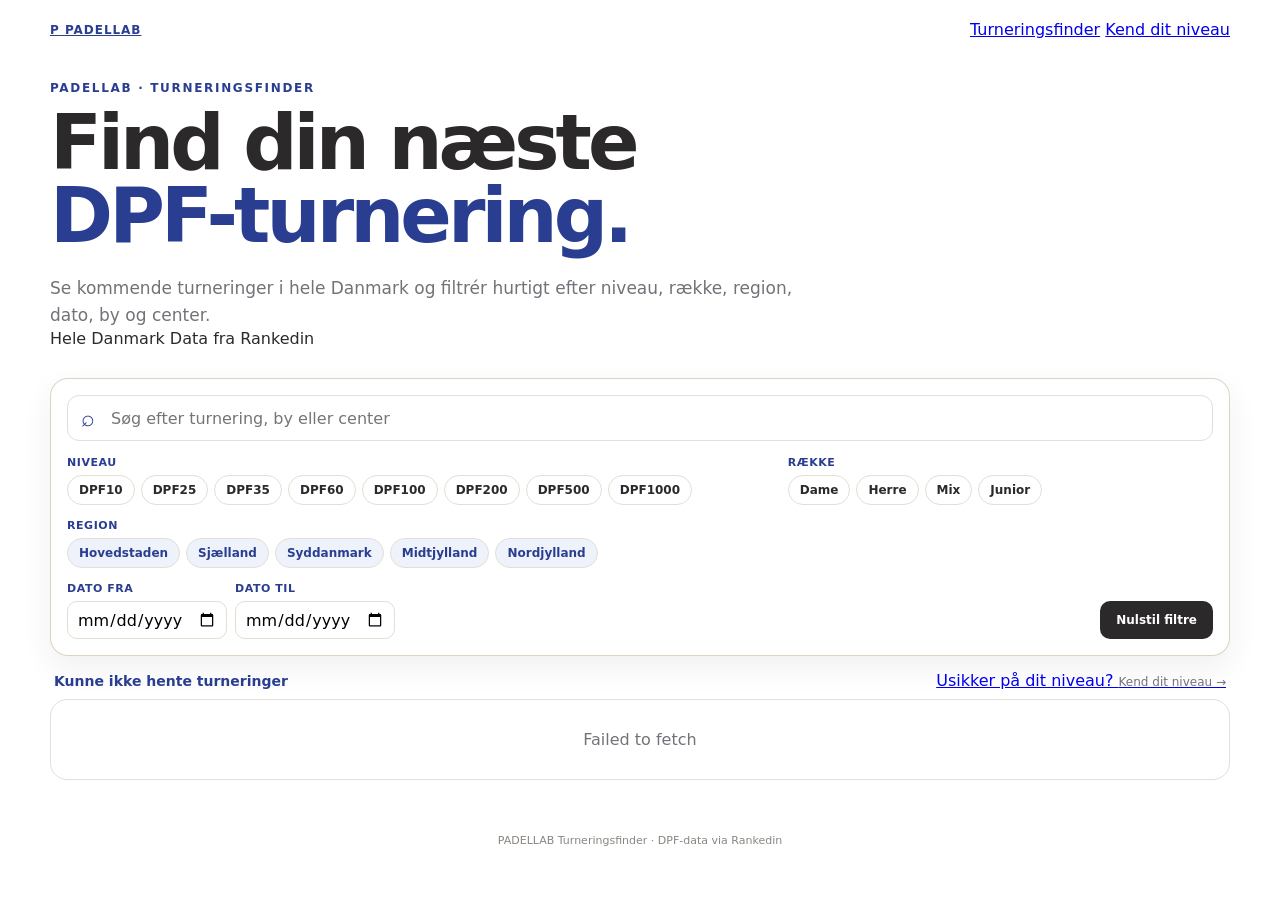
==== commit eee36fb6: "Brand tournament finder as Padellab" ====
--- a/index.html
+++ b/index.html
@@ -3,28 +3,38 @@
 <head>
   <meta charset="UTF-8">
   <meta name="viewport" content="width=device-width, initial-scale=1.0">
-  <title>DPF Turneringsfinder | Esbjerg Padel Forening</title>
-  <meta name="description" content="Find kommende DPF-turneringer efter niveau, række, region, dato, by og center.">
+  <title>Turneringsfinder | Padellab</title>
+  <meta name="description" content="Find kommende DPF-turneringer i hele Danmark efter niveau, række, region, dato, by og center.">
+  <meta name="theme-color" content="#06101d">
   <link rel="stylesheet" href="/style.css">
 </head>
 <body>
   <main class="app-shell">
-
-    <div class="topbar">
-      <div class="brand">Esbjerg Padel Forening</div>
-      <a class="back" href="https://www.esbjergpadelforening.dk/klub/esbjerg-padel-forening/sider/turneringer">← Tilbage til EPF</a>
-    </div>
+    <header class="topbar">
+      <a class="brand" href="/" aria-label="Padellab Turneringsfinder">
+        <span class="brand-mark">P</span>
+        <span>PADELLAB</span>
+      </a>
+      <nav class="product-nav" aria-label="Padellab værktøjer">
+        <a class="nav-link active" href="/">Turneringsfinder</a>
+        <a class="nav-link" href="/niveau/">Kend dit niveau</a>
+      </nav>
+    </header>
 
     <section class="hero">
-      <div class="eyebrow">EPF TURNERINGSFINDER</div>
+      <div class="eyebrow">PADELLAB · TURNERINGSFINDER</div>
       <h1>Find din næste <span>DPF-turnering.</span></h1>
-      <p>Find kommende DPF-turneringer i hele Danmark og filtrér efter niveau, række, region, dato, by og center.</p>
+      <p>Se kommende turneringer i hele Danmark og filtrér hurtigt efter niveau, række, region, dato, by og center.</p>
+      <div class="hero-meta">
+        <span>Hele Danmark</span>
+        <span>Data fra Rankedin</span>
+      </div>
     </section>
 
     <section class="toolbar">
       <div class="search-wrap">
-        <span class="search-icon">⌕</span>
-        <input id="search" type="search" placeholder="Søg efter turnering, by eller center">
+        <span class="search-icon" aria-hidden="true">⌕</span>
+        <input id="search" type="search" placeholder="Søg efter turnering, by eller center" aria-label="Søg efter turnering, by eller center">
       </div>
 
       <div class="filters-grid">
@@ -54,12 +64,16 @@
 
     <section class="summary-row">
       <strong id="status">Indlæser turneringer…</strong>
-      <span>Data fra Rankedin</span>
+      <a class="level-cta" href="/niveau/">Usikker på dit niveau? <span>Kend dit niveau →</span></a>
     </section>
 
     <section id="list" class="tournament-list"></section>
     <nav id="pagination" class="pagination" aria-label="Turneringssider"></nav>
-    <footer>DPF Turneringsfinder · Esbjerg Padel Forening</footer>
+
+    <footer>
+      <span>PADELLAB</span>
+      <span>Turneringsfinder · DPF-data via Rankedin</span>
+    </footer>
   </main>
 
   <script>
--- a/style.css
+++ b/style.css
@@ -1,8 +1,9 @@
 :root{--ink:#2C292A;--sky:#98B4DF;--navy:#2A3E91;--cream:#F0ECE5;--sand:#D6CCBB;--white:#fff;--muted:#747178;--line:#E4DED4;--soft:#EEF3FB;--shadow:0 12px 30px rgba(44,41,42,.07)}
-*{box-sizing:border-box}body{margin:0;background:var(--cream);color:var(--ink);font-family:Inter,ui-sans-serif,system-ui,-apple-system,BlinkMacSystemFont,"Segoe UI",sans-serif}button,input{font:inherit}button{cursor:pointer}
-.app-shell{width:min(1180px,calc(100% - 28px));margin:auto;padding:20px 0 42px}.hero{padding:28px 30px 24px;background:var(--navy);color:#fff;border-radius:22px;box-shadow:var(--shadow)}
-.eyebrow{font-size:12px;font-weight:800;letter-spacing:.12em;text-transform:uppercase;color:var(--sky);margin-bottom:7px}.hero h1{margin:0;font-size:clamp(30px,4vw,46px);line-height:1.05;letter-spacing:-.035em}.hero p{margin:9px 0 0;color:rgba(255,255,255,.84);font-size:15px}
-.toolbar{margin-top:14px;padding:16px;background:rgba(255,255,255,.96);border:1px solid rgba(214,204,187,.85);border-radius:18px;box-shadow:var(--shadow)}.search-wrap{position:relative}.search-icon{position:absolute;left:14px;top:50%;transform:translateY(-50%);color:var(--navy);font-size:23px}
+*{box-sizing:border-box}body{margin:0;background:#fff;color:var(--ink);font-family:Inter,ui-sans-serif,system-ui,-apple-system,BlinkMacSystemFont,"Segoe UI",sans-serif}button,input{font:inherit}button{cursor:pointer}
+.app-shell{width:min(1180px,calc(100% - 28px));margin:auto;padding:20px 0 42px}
+.topbar{display:flex;justify-content:space-between;align-items:center;gap:20px;margin-bottom:34px}.brand{font-weight:850;letter-spacing:.08em;color:var(--navy);font-size:12px;text-transform:uppercase}.back{color:var(--muted);text-decoration:none;font-size:13px;font-weight:700}.back:hover{color:var(--navy)}
+.hero{padding:8px 0 30px;background:transparent;color:var(--ink);border-radius:0;box-shadow:none}.eyebrow{font-size:12px;font-weight:850;letter-spacing:.14em;text-transform:uppercase;color:var(--navy);margin-bottom:12px}.hero h1{margin:0;max-width:900px;font-size:clamp(44px,7vw,76px);line-height:.96;letter-spacing:-.052em;color:var(--ink)}.hero h1 span{display:block;color:var(--navy)}.hero p{max-width:760px;margin:22px 0 0;color:var(--muted);font-size:17px;line-height:1.6}
+.toolbar{margin-top:0;padding:16px;background:rgba(255,255,255,.98);border:1px solid rgba(214,204,187,.85);border-radius:18px;box-shadow:var(--shadow)}.search-wrap{position:relative}.search-icon{position:absolute;left:14px;top:50%;transform:translateY(-50%);color:var(--navy);font-size:23px}
 .search-wrap input{width:100%;height:46px;padding:0 14px 0 43px;background:#fff;border:1px solid var(--line);border-radius:12px;outline:none}.filters-grid{display:grid;grid-template-columns:1.15fr .7fr;gap:14px 22px;margin-top:15px}
 .filter-label,.date-filter label span{display:block;margin-bottom:6px;color:var(--navy);font-size:11px;font-weight:850;text-transform:uppercase;letter-spacing:.05em}.chips{display:flex;flex-wrap:wrap;gap:6px}.chip{border:1px solid var(--line);border-radius:999px;padding:7px 11px;background:#fff;color:var(--ink);font-size:12px;font-weight:750}.chip.active{background:var(--navy);border-color:var(--navy);color:#fff}.region-block{grid-column:1/-1}.region-block .chip{background:var(--soft);color:var(--navy)}.region-block .chip.active{background:var(--navy);color:#fff}
 .date-filter{display:flex;gap:8px}.date-filter label{width:160px}.date-filter input{width:100%;height:38px;padding:0 9px;background:#fff;border:1px solid var(--line);border-radius:10px}.reset-btn{align-self:end;justify-self:end;height:38px;border:0;border-radius:10px;padding:0 16px;background:var(--ink);color:#fff;font-size:12px;font-weight:800}
@@ -12,31 +13,8 @@
 .info-grid{display:grid;grid-template-columns:1fr 1fr;gap:10px 18px;align-content:center;height:100%}.info-label{display:block;color:var(--muted);font-size:10px;font-weight:800;text-transform:uppercase;margin-bottom:2px}.info-value{display:block;font-size:13px;font-weight:750;white-space:nowrap;overflow:hidden;text-overflow:ellipsis}.region-value{display:inline-flex;padding:4px 8px;border-radius:999px;background:var(--soft);color:var(--navy);font-size:11px;font-weight:800;white-space:nowrap}
 .card-action{display:inline-flex;align-items:center;justify-content:center;min-width:125px;height:38px;padding:0 13px;border-radius:10px;background:var(--navy);color:#fff;text-decoration:none;font-size:12px;font-weight:800;white-space:nowrap}.empty{padding:30px 20px;background:#fff;border:1px solid var(--line);border-radius:17px;text-align:center;color:var(--muted)}footer{margin-top:28px;text-align:center;color:#8A8580;font-size:11px}
 .pagination{display:flex;justify-content:center;align-items:center;flex-wrap:wrap;gap:7px;margin:18px 0 22px;padding-bottom:8px}.page-btn{min-width:38px;height:38px;border:1px solid var(--line);border-radius:10px;background:#fff;color:var(--navy);font-size:12px;font-weight:800;padding:0 12px}.page-btn:hover:not(:disabled){border-color:var(--sky);background:var(--soft)}.page-btn.active{background:var(--navy);border-color:var(--navy);color:#fff}.page-btn:disabled{opacity:.38;cursor:default}.page-dots{color:var(--muted);padding:0 2px}
-
-@media(max-width:999px){
-  .app-shell{width:min(100% - 22px,1180px)}
-  .filters-grid{grid-template-columns:1fr 1fr;gap:14px 16px}.region-block{grid-column:1/-1}.date-filter{grid-column:1/-1}.reset-btn{justify-self:start}
-  .tournament-card{grid-template-columns:minmax(0,1fr) auto;height:168px;min-height:168px;max-height:168px;gap:14px 18px;padding:16px 18px}.info-grid{grid-column:1/-1;height:auto;grid-template-columns:repeat(3,minmax(0,1fr));gap:10px 14px}.card-action{grid-column:2;grid-row:1;align-self:center}.tournament-title{font-size:17px}
-  .pagination{gap:6px}.page-btn{min-width:36px;height:36px;padding:0 10px}
-}
-
-@media(max-width:700px){
-  .app-shell{width:min(100% - 14px,1180px);padding-top:4px}.toolbar{padding:12px;border-radius:14px}.search-wrap input{height:44px;font-size:14px}.filters-grid{grid-template-columns:1fr;gap:12px;margin-top:12px}.region-block,.date-filter{grid-column:auto}.date-filter{display:grid;grid-template-columns:1fr 1fr}.date-filter label{width:auto}.reset-btn{width:100%;justify-self:stretch}.chips{gap:5px}.chip{padding:7px 9px;font-size:11px}.summary-row{padding:12px 2px 8px;align-items:flex-start;flex-direction:column;gap:2px}.summary-row strong{font-size:13px}
-  .tournament-card{grid-template-columns:1fr;height:260px;min-height:260px;max-height:260px;gap:10px;padding:15px}.tournament-card>div:first-child{height:auto;justify-content:flex-start}.tournament-title{font-size:16px;min-height:39.7px;max-height:39.7px;margin-bottom:9px}.place-grid{gap:6px}.place-pill{max-width:64%;padding:6px 8px}.place-pill.city{max-width:34%}.place-value{font-size:11px}.info-grid{grid-column:auto;grid-template-columns:1fr 1fr;height:auto;gap:8px 12px}.info-label{font-size:9px}.info-value{font-size:12px}.region-value{font-size:10px}.card-action{grid-column:auto;grid-row:auto;width:100%;height:36px}.pagination{gap:5px;margin:14px 0 18px}.page-btn{height:36px;min-width:34px;padding:0 8px;font-size:11px}.page-btn.page-nav{flex:1 1 42%;max-width:150px}.page-dots{font-size:11px}
-}
-
-@media(max-width:430px){
-  .date-filter{grid-template-columns:1fr}.pagination{justify-content:center}.page-btn{min-width:32px;padding:0 7px}.page-btn.page-nav{flex-basis:44%}
-}
-
+@media(max-width:999px){.app-shell{width:min(100% - 22px,1180px)}.topbar{margin-bottom:26px}.filters-grid{grid-template-columns:1fr 1fr;gap:14px 16px}.region-block{grid-column:1/-1}.date-filter{grid-column:1/-1}.reset-btn{justify-self:start}.tournament-card{grid-template-columns:minmax(0,1fr) auto;height:168px;min-height:168px;max-height:168px;gap:14px 18px;padding:16px 18px}.info-grid{grid-column:1/-1;height:auto;grid-template-columns:repeat(3,minmax(0,1fr));gap:10px 14px}.card-action{grid-column:2;grid-row:1;align-self:center}.tournament-title{font-size:17px}.pagination{gap:6px}.page-btn{min-width:36px;height:36px;padding:0 10px}}
+@media(max-width:700px){.app-shell{width:min(100% - 14px,1180px);padding-top:14px}.topbar{margin-bottom:20px;gap:12px}.brand{font-size:11px}.back{font-size:12px;white-space:nowrap}.hero{padding:2px 0 24px}.eyebrow{font-size:11px;margin-bottom:10px}.hero h1{font-size:42px}.hero p{margin-top:17px;font-size:15px;line-height:1.55}.toolbar{padding:12px;border-radius:14px}.search-wrap input{height:44px;font-size:14px}.filters-grid{grid-template-columns:1fr;gap:12px;margin-top:12px}.region-block,.date-filter{grid-column:auto}.date-filter{display:grid;grid-template-columns:1fr 1fr}.date-filter label{width:auto}.reset-btn{width:100%;justify-self:stretch}.chips{gap:5px}.chip{padding:7px 9px;font-size:11px}.summary-row{padding:12px 2px 8px;align-items:flex-start;flex-direction:column;gap:2px}.summary-row strong{font-size:13px}.tournament-card{grid-template-columns:1fr;height:260px;min-height:260px;max-height:260px;gap:10px;padding:15px}.tournament-card>div:first-child{height:auto;justify-content:flex-start}.tournament-title{font-size:16px;min-height:39.7px;max-height:39.7px;margin-bottom:9px}.place-grid{gap:6px}.place-pill{max-width:64%;padding:6px 8px}.place-pill.city{max-width:34%}.place-value{font-size:11px}.info-grid{grid-column:auto;grid-template-columns:1fr 1fr;height:auto;gap:8px 12px}.info-label{font-size:9px}.info-value{font-size:12px}.region-value{font-size:10px}.card-action{grid-column:auto;grid-row:auto;width:100%;height:36px}.pagination{gap:5px;margin:14px 0 18px}.page-btn{height:36px;min-width:34px;padding:0 8px;font-size:11px}.page-btn.page-nav{flex:1 1 42%;max-width:150px}.page-dots{font-size:11px}}
+@media(max-width:430px){.date-filter{grid-template-columns:1fr}.topbar{align-items:flex-start;flex-direction:column;gap:7px}.pagination{justify-content:center}.page-btn{min-width:32px;padding:0 7px}.page-btn.page-nav{flex-basis:44%}}
 /* Holdsport integrated embed mode */
-html.embed-mode,body.embed-mode{background:transparent!important}
-body.embed-mode .app-shell{width:100%;max-width:none;padding:0 0 18px}
-body.embed-mode .hero,body.embed-mode footer{display:none!important}
-body.embed-mode .toolbar{margin-top:0;border-radius:16px;box-shadow:none;border:1px solid var(--line);background:#fff}
-body.embed-mode .summary-row{padding-left:2px;padding-right:2px}
-body.embed-mode .tournament-list{min-height:1206px;grid-auto-rows:142px}
-body.embed-mode .tournament-card{background:#F7F3EC;box-shadow:none;border:1px solid #DED6CA;border-radius:15px}
-body.embed-mode .pagination{margin-top:16px;margin-bottom:8px;padding-bottom:0}
-@media(max-width:999px){body.embed-mode .tournament-list{min-height:1058px;grid-auto-rows:168px}}
-@media(max-width:700px){body.embed-mode .app-shell{width:100%;padding:0 0 18px}body.embed-mode .tournament-list{min-height:1070px;grid-auto-rows:260px}}
+html.embed-mode,body.embed-mode{background:transparent!important}body.embed-mode .app-shell{width:100%;max-width:none;padding:0 0 18px}body.embed-mode .topbar,body.embed-mode .hero,body.embed-mode footer{display:none!important}body.embed-mode .toolbar{margin-top:0;border-radius:16px;box-shadow:none;border:1px solid var(--line);background:#fff}body.embed-mode .summary-row{padding-left:2px;padding-right:2px}body.embed-mode .tournament-list{min-height:1206px;grid-auto-rows:142px}body.embed-mode .tournament-card{background:#F7F3EC;box-shadow:none;border:1px solid #DED6CA;border-radius:15px}body.embed-mode .pagination{margin-top:16px;margin-bottom:8px;padding-bottom:0}@media(max-width:999px){body.embed-mode .tournament-list{min-height:1058px;grid-auto-rows:168px}}@media(max-width:700px){body.embed-mode .app-shell{width:100%;padding:0 0 18px}body.embed-mode .tournament-list{min-height:1070px;grid-auto-rows:260px}}
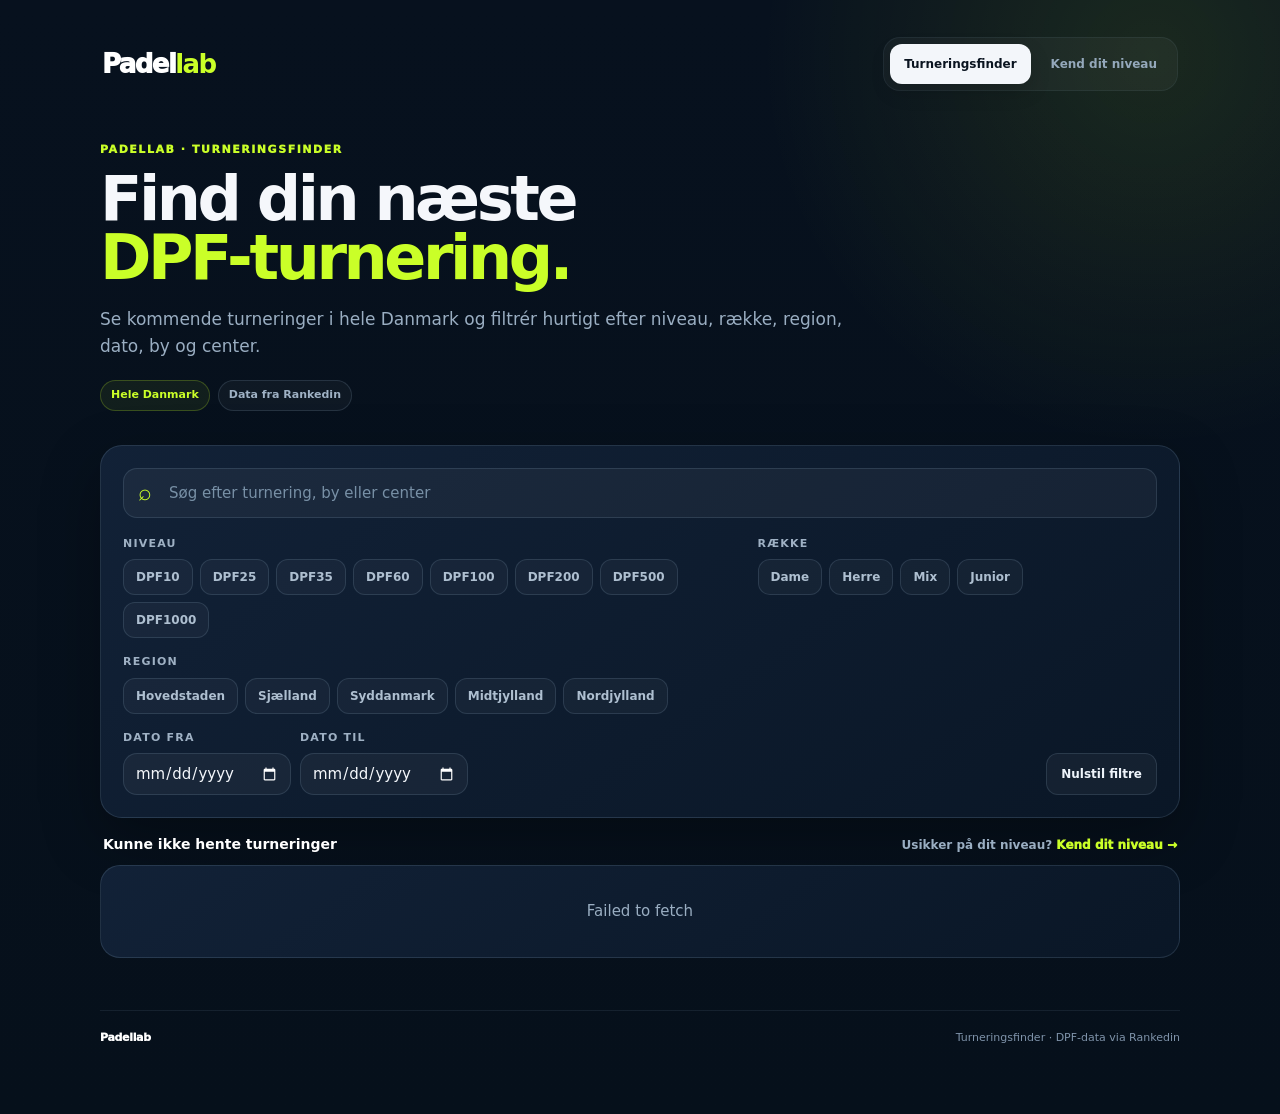
==== commit 8ff43fbc: "Use Padellab Check-in theme on tournament finder" ====
--- a/index.html
+++ b/index.html
@@ -5,15 +5,14 @@
   <meta name="viewport" content="width=device-width, initial-scale=1.0">
   <title>Turneringsfinder | Padellab</title>
   <meta name="description" content="Find kommende DPF-turneringer i hele Danmark efter niveau, række, region, dato, by og center.">
-  <meta name="theme-color" content="#06101d">
-  <link rel="stylesheet" href="/style.css">
+  <meta name="theme-color" content="#07111e">
+  <link rel="stylesheet" href="/checkin-theme.css">
 </head>
 <body>
   <main class="app-shell">
     <header class="topbar">
       <a class="brand" href="/" aria-label="Padellab Turneringsfinder">
-        <span class="brand-mark">P</span>
-        <span>PADELLAB</span>
+        <span class="brand-word">Padel<b>lab</b></span>
       </a>
       <nav class="product-nav" aria-label="Padellab værktøjer">
         <a class="nav-link active" href="/">Turneringsfinder</a>
@@ -71,7 +70,7 @@
     <nav id="pagination" class="pagination" aria-label="Turneringssider"></nav>
 
     <footer>
-      <span>PADELLAB</span>
+      <span>Padellab</span>
       <span>Turneringsfinder · DPF-data via Rankedin</span>
     </footer>
   </main>
--- a/checkin-theme.css
+++ b/checkin-theme.css
@@ -0,0 +1,19 @@
+:root{color-scheme:dark;--bg:#07111e;--deep:#050c15;--panel:#0d1a2b;--panel2:#122238;--text:#f5f7fb;--muted:#9aaec2;--line:rgba(158,183,211,.16);--lime:#caff28;--danger:#ff8181;--shadow:0 22px 60px rgba(0,0,0,.3)}
+*{box-sizing:border-box}html{scroll-behavior:smooth;background:var(--deep)}body{margin:0;min-height:100vh;background:radial-gradient(circle at 90% 5%,rgba(202,255,40,.10),transparent 25%),linear-gradient(180deg,#07111e,#06101b);color:var(--text);font:15px/1.5 Inter,system-ui,-apple-system,"Segoe UI",Arial,sans-serif}button,input{font:inherit}button{cursor:pointer;-webkit-tap-highlight-color:transparent}a{color:inherit}
+.app-shell{width:min(1080px,calc(100% - 32px));margin:auto;padding:28px 0 68px}.shell{width:min(980px,calc(100% - 32px));margin:auto;padding:28px 0 68px}
+.topbar{min-height:72px;display:flex;align-items:center;justify-content:space-between;gap:18px;margin-bottom:34px;padding:0 2px}.brand{display:inline-flex;align-items:center;color:#fff;text-decoration:none}.brand-word{font-size:26px;font-weight:1000;letter-spacing:-.06em}.brand-word b{color:var(--lime)}
+.product-nav{display:flex;gap:6px;padding:6px;border:1px solid rgba(158,183,211,.08);border-radius:17px;background:rgba(255,255,255,.04)}.nav-link{padding:11px 14px;border-radius:12px;color:#94a8bb;font-size:12px;font-weight:900;text-decoration:none;white-space:nowrap}.nav-link:hover{color:#fff}.nav-link.active{background:#f3f6fa;color:#0a1420;box-shadow:0 8px 20px rgba(0,0,0,.16)}
+.hero{padding:8px 0 34px}.eyebrow,.kicker{margin:0 0 10px;color:var(--lime);font-size:11px;font-weight:950;letter-spacing:.14em;text-transform:uppercase}.hero h1{max-width:900px;margin:0;font-size:clamp(42px,6vw,62px);line-height:.96;letter-spacing:-.055em}.shell .hero h1{max-width:820px}.hero h1 span{display:block;color:var(--lime)}.hero p,.intro{max-width:760px;margin:18px 0 0;color:var(--muted);font-size:17px;line-height:1.6}.hero-meta{display:flex;flex-wrap:wrap;gap:8px;margin-top:20px}.hero-meta span{display:inline-flex;align-items:center;min-height:31px;padding:0 10px;border:1px solid var(--line);border-radius:999px;background:rgba(255,255,255,.035);color:#9fb1c4;font-size:11px;font-weight:900}.hero-meta span:first-child{border-color:rgba(202,255,40,.22);background:rgba(202,255,40,.06);color:var(--lime)}
+.toolbar,.start-card,.quiz-card,.result-card{background:linear-gradient(145deg,rgba(18,34,56,.98),rgba(10,23,39,.98));border:1px solid var(--line);border-radius:22px;box-shadow:var(--shadow)}.toolbar{padding:22px}.start-card,.quiz-card,.result-card{padding:28px}
+.search-wrap{position:relative}.search-icon{position:absolute;left:15px;top:50%;transform:translateY(-52%);color:var(--lime);font-size:23px;pointer-events:none}.search-wrap input,input[type=date]{width:100%;padding:14px 15px;color:#f4f7fb;background:rgba(255,255,255,.045);border:1px solid var(--line);border-radius:14px;outline:none}.search-wrap input{height:50px;padding-left:45px}.search-wrap input::placeholder{color:#7890a6}.search-wrap input:focus,input[type=date]:focus{border-color:rgba(202,255,40,.5);box-shadow:0 0 0 4px rgba(202,255,40,.07)}
+.filters-grid{display:grid;grid-template-columns:1.15fr .75fr;gap:16px 22px;margin-top:18px}.filter-label,.date-filter label span{display:block;margin-bottom:7px;color:#9fb1c4;font-size:11px;letter-spacing:.11em;text-transform:uppercase;font-weight:900}.chips{display:flex;flex-wrap:wrap;gap:7px}.chip{min-height:36px;padding:0 12px;border:1px solid var(--line);border-radius:12px;background:rgba(255,255,255,.035);color:#aebfd0;font-size:12px;font-weight:900;transition:.14s ease}.chip:hover{border-color:rgba(202,255,40,.25);color:#eef5fb}.chip.active{background:rgba(202,255,40,.11);border-color:rgba(202,255,40,.42);color:var(--lime);box-shadow:0 7px 18px rgba(202,255,40,.07)}.region-block{grid-column:1/-1}.date-filter{display:flex;gap:9px}.date-filter label{width:168px}.date-filter input{height:42px;padding:0 11px}.reset-btn{align-self:end;justify-self:end;min-height:42px;padding:9px 14px;border:1px solid var(--line);border-radius:12px;background:rgba(255,255,255,.045);color:#eef4fb;font-size:12px;font-weight:900;box-shadow:none}.reset-btn:hover{border-color:rgba(202,255,40,.25);color:#fff}
+.summary-row{display:flex;justify-content:space-between;align-items:center;gap:15px;padding:16px 3px 10px}.summary-row strong{color:#fff;font-size:14px}.level-cta{color:var(--muted);font-size:12px;font-weight:800;text-decoration:none}.level-cta span{color:var(--lime);font-weight:950}.level-cta:hover span{text-decoration:underline}.tournament-list{display:grid;gap:11px}
+.tournament-card{position:relative;display:grid;grid-template-columns:minmax(0,1.35fr) minmax(350px,.92fr) auto;gap:21px;align-items:center;min-height:146px;padding:20px;border:1px solid var(--line);border-radius:20px;background:linear-gradient(145deg,rgba(18,34,56,.98),rgba(10,23,39,.98));box-shadow:0 18px 42px rgba(0,0,0,.18);overflow:hidden}.tournament-card::after{content:"";position:absolute;width:150px;height:150px;right:-86px;bottom:-96px;border:18px solid rgba(202,255,40,.035);border-radius:999px;pointer-events:none}.tournament-card>div:first-child{position:relative;z-index:1;min-width:0}.tournament-title{margin:0 0 12px;color:#fff;font-size:18px;line-height:1.24;display:-webkit-box;-webkit-line-clamp:2;-webkit-box-orient:vertical;overflow:hidden}.place-grid{display:flex;flex-wrap:nowrap;gap:8px;min-width:0;overflow:hidden}.place-pill{display:inline-flex;min-width:0;max-width:60%;padding:7px 10px;border:1px solid var(--line);border-radius:11px;background:rgba(255,255,255,.035)}.place-pill.city{max-width:34%;background:rgba(202,255,40,.045);border-color:rgba(202,255,40,.16)}.place-pill>div{min-width:0}.place-label,.info-label{display:block;margin-bottom:2px;color:#7890a6;font-size:9px;font-weight:950;letter-spacing:.08em;text-transform:uppercase}.place-value,.info-value{display:block;color:#f4f7fb;font-size:12px;font-weight:850;white-space:nowrap;overflow:hidden;text-overflow:ellipsis}.info-grid{position:relative;z-index:1;display:grid;grid-template-columns:1fr 1fr;gap:11px 18px;align-content:center}.info-label{margin-bottom:3px}.region-value{display:inline-flex;padding:5px 9px;border:1px solid rgba(202,255,40,.18);border-radius:999px;background:rgba(202,255,40,.06);color:var(--lime);font-size:10px;font-weight:950;white-space:nowrap}.card-action,.primary{display:inline-flex;align-items:center;justify-content:center;min-height:46px;border:1px solid rgba(202,255,40,.7);border-radius:15px;padding:11px 17px;background:linear-gradient(180deg,#dfff74,var(--lime) 55%,#b8ee12);color:#09111a;font-weight:950;text-decoration:none;box-shadow:0 12px 28px rgba(202,255,40,.13)}.card-action{position:relative;z-index:1;min-width:134px;min-height:42px;padding:9px 14px;font-size:12px;white-space:nowrap}.card-action:hover,.primary:hover{filter:brightness(1.05)}.empty{padding:34px 20px;border:1px solid var(--line);border-radius:20px;background:linear-gradient(145deg,rgba(18,34,56,.98),rgba(10,23,39,.98));color:var(--muted);text-align:center}
+.pagination{display:flex;justify-content:center;align-items:center;flex-wrap:wrap;gap:7px;margin:20px 0 24px}.page-btn{min-width:39px;height:39px;padding:0 12px;border:1px solid var(--line);border-radius:11px;background:rgba(255,255,255,.025);color:#aebfd0;font-size:12px;font-weight:900}.page-btn:hover:not(:disabled){border-color:rgba(202,255,40,.25);color:#fff}.page-btn.active{background:rgba(202,255,40,.11);border-color:rgba(202,255,40,.42);color:var(--lime)}.page-btn:disabled{opacity:.35;cursor:default}.page-dots{padding:0 2px;color:#71889e}
+footer{display:flex;justify-content:space-between;gap:14px;margin-top:32px;padding-top:19px;border-top:1px solid rgba(158,183,211,.10);color:#7f93aa;font-size:11px}footer span:first-child{color:#fff;font-weight:1000;letter-spacing:-.03em}
+.start-grid{display:grid;grid-template-columns:repeat(3,1fr);gap:10px;margin:0 0 24px}.start-grid>div{min-height:145px;padding:18px;border:1px solid var(--line);border-radius:16px;background:rgba(255,255,255,.025)}.num{display:block;margin-bottom:9px;color:var(--lime);font-size:10px;font-weight:950;letter-spacing:.1em}.start-grid strong{display:block;margin-bottom:6px;font-size:14px}.start-grid p{margin:0;color:var(--muted);font-size:12px;line-height:1.5}.secondary{display:inline-flex;align-items:center;justify-content:center;min-height:46px;padding:0 18px;border:1px solid var(--line);border-radius:13px;background:rgba(255,255,255,.045);color:#eef4fb;font-weight:900;cursor:pointer;text-decoration:none;box-shadow:none}.secondary:hover{border-color:rgba(202,255,40,.25);color:#fff}
+.quiz,.result{display:none}.progress-head{display:flex;justify-content:space-between;gap:20px;align-items:center;margin-bottom:10px;color:var(--muted);font-size:12px;font-weight:800}.progress{height:7px;margin-bottom:26px;border-radius:999px;background:rgba(255,255,255,.08);overflow:hidden}.progress>div{width:0;height:100%;background:linear-gradient(90deg,var(--lime),#85ffba);box-shadow:0 0 16px rgba(202,255,40,.25);transition:width .2s ease}.question-kicker,.result-label{color:var(--lime);font-size:10px;font-weight:950;letter-spacing:.13em;text-transform:uppercase}.question{margin:8px 0 22px;font-size:clamp(24px,4vw,36px);line-height:1.15;letter-spacing:-.025em}.answers{display:grid;gap:9px}.answer{width:100%;padding:15px 16px;border:1px solid var(--line);border-radius:14px;background:rgba(255,255,255,.035);color:#f4f7fb;font-size:14px;line-height:1.45;text-align:left;cursor:pointer;transition:.12s}.answer:hover{border-color:rgba(202,255,40,.25);background:rgba(202,255,40,.04)}.answer.selected{border-color:rgba(202,255,40,.42);background:rgba(202,255,40,.10);color:#fff;box-shadow:0 0 0 3px rgba(202,255,40,.06)}.quiz-nav{display:flex;justify-content:space-between;gap:10px;margin-top:22px}.quiz-nav button:disabled{opacity:.35;cursor:not-allowed}.result-top{text-align:center;padding:10px 0 24px}.score{margin:8px 0 2px;color:var(--lime);font-size:clamp(76px,14vw,132px);line-height:.9;font-weight:1000;letter-spacing:-.07em}.score-sub{color:var(--muted);font-size:14px;font-weight:800}.result-title{margin:22px 0 8px;font-size:28px}.result-text{max-width:680px;margin:0 auto;color:var(--muted);line-height:1.65}.focus-title{margin:30px 0 12px;font-size:20px}.focus-list{display:grid;gap:10px}.focus{padding:18px;border:1px solid var(--line);border-radius:15px;background:rgba(255,255,255,.025)}.focus .num{margin-bottom:7px}.focus h3{margin:0 0 7px;font-size:16px}.focus p{margin:0;color:var(--muted);font-size:13px;line-height:1.55}.result-actions{display:flex;flex-wrap:wrap;gap:9px;margin-top:24px}.note{margin-top:17px;padding-top:15px;border-top:1px solid rgba(158,183,211,.10);color:#7f93aa;font-size:11px;line-height:1.55}
+@media(max-width:999px){.app-shell{width:min(100% - 22px,1080px)}.filters-grid{grid-template-columns:1fr 1fr;gap:14px 16px}.region-block{grid-column:1/-1}.date-filter{grid-column:1/-1}.reset-btn{justify-self:start}.tournament-card{grid-template-columns:minmax(0,1fr) auto;gap:15px 18px;padding:18px}.info-grid{grid-column:1/-1;grid-template-columns:repeat(3,minmax(0,1fr));gap:10px 14px}.card-action{grid-column:2;grid-row:1;align-self:center}}
+@media(max-width:760px){.app-shell,.shell{width:min(100% - 26px,1080px);padding:18px 0 54px}.topbar{align-items:flex-start;flex-direction:column;gap:12px;margin-bottom:24px}.brand-word{font-size:24px}.product-nav{width:100%;overflow-x:auto}.nav-link{flex:1;text-align:center}.hero{padding:2px 0 27px}.hero h1{font-size:42px}.hero p,.intro{font-size:15px;line-height:1.58}.toolbar,.start-card,.quiz-card,.result-card{padding:19px;border-radius:19px}.filters-grid{grid-template-columns:1fr;gap:13px;margin-top:14px}.region-block,.date-filter{grid-column:auto}.date-filter{display:grid;grid-template-columns:1fr 1fr}.date-filter label{width:auto}.reset-btn{width:100%;justify-self:stretch}.chip{min-height:34px;padding:0 10px;font-size:11px}.summary-row{align-items:flex-start;flex-direction:column;gap:4px;padding:14px 2px 9px}.tournament-card{grid-template-columns:1fr;gap:12px;min-height:0;padding:16px}.place-grid{gap:6px}.place-pill{max-width:64%;padding:6px 8px}.place-pill.city{max-width:34%}.info-grid{grid-column:auto;grid-template-columns:1fr 1fr;gap:9px 12px}.card-action{grid-column:auto;grid-row:auto;width:100%;min-height:42px}.pagination{gap:5px;margin:16px 0 20px}.page-btn{height:37px;min-width:34px;padding:0 8px;font-size:11px}.page-btn.page-nav{flex:1 1 42%;max-width:150px}.start-grid{grid-template-columns:1fr}.start-grid>div{min-height:0}.quiz-nav{position:sticky;bottom:8px;padding-top:10px;background:linear-gradient(transparent,rgba(13,26,43,.98) 32%)}.result-actions{display:grid}.result-actions>*{width:100%}footer{align-items:flex-start;flex-direction:column;gap:6px}}
+@media(max-width:430px){.date-filter{grid-template-columns:1fr}.hero h1{font-size:39px}.nav-link{padding-left:9px;padding-right:9px;font-size:11px}.page-btn{min-width:32px;padding:0 7px}}
+html.embed-mode,body.embed-mode{background:transparent!important}body.embed-mode .app-shell{width:100%;max-width:none;padding:0 0 18px}body.embed-mode .topbar,body.embed-mode .hero,body.embed-mode footer{display:none!important}body.embed-mode .toolbar{margin-top:0;box-shadow:none}body.embed-mode .summary-row{padding-left:2px;padding-right:2px}body.embed-mode .tournament-card{box-shadow:none}
